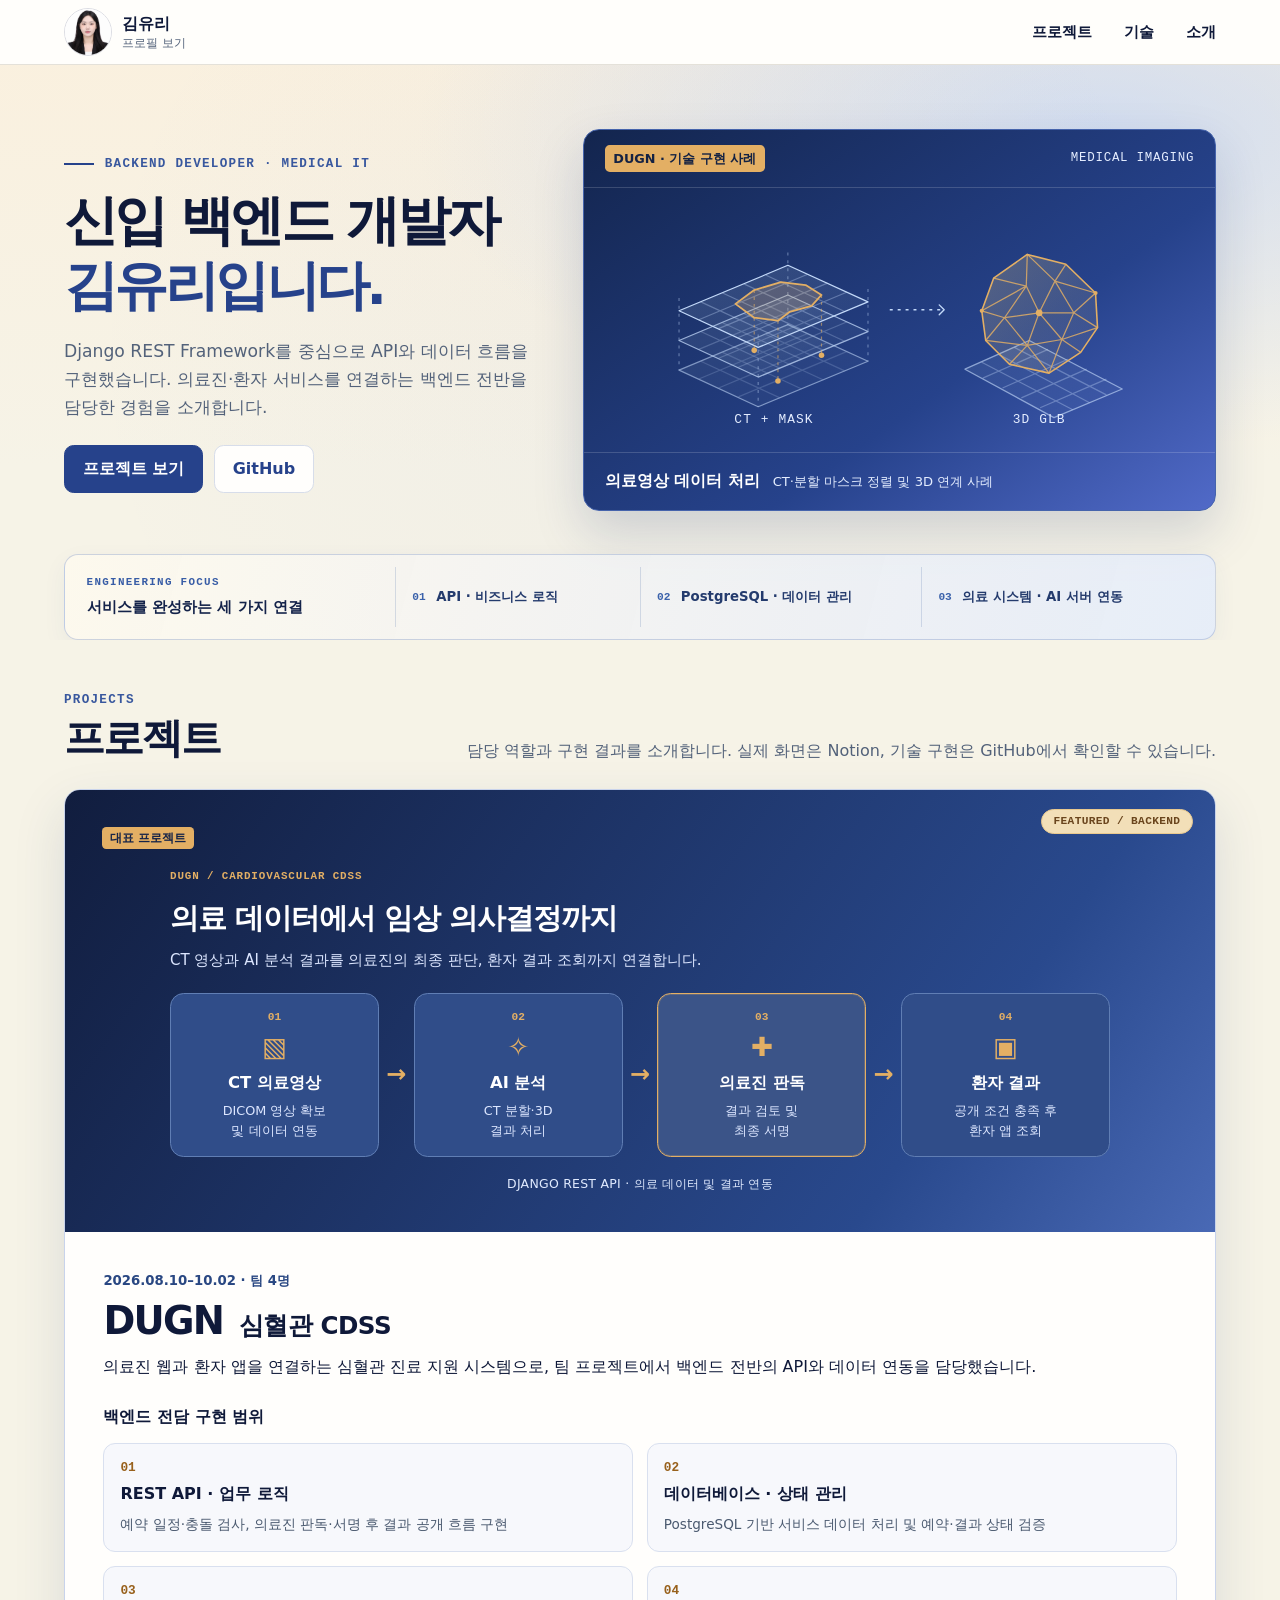
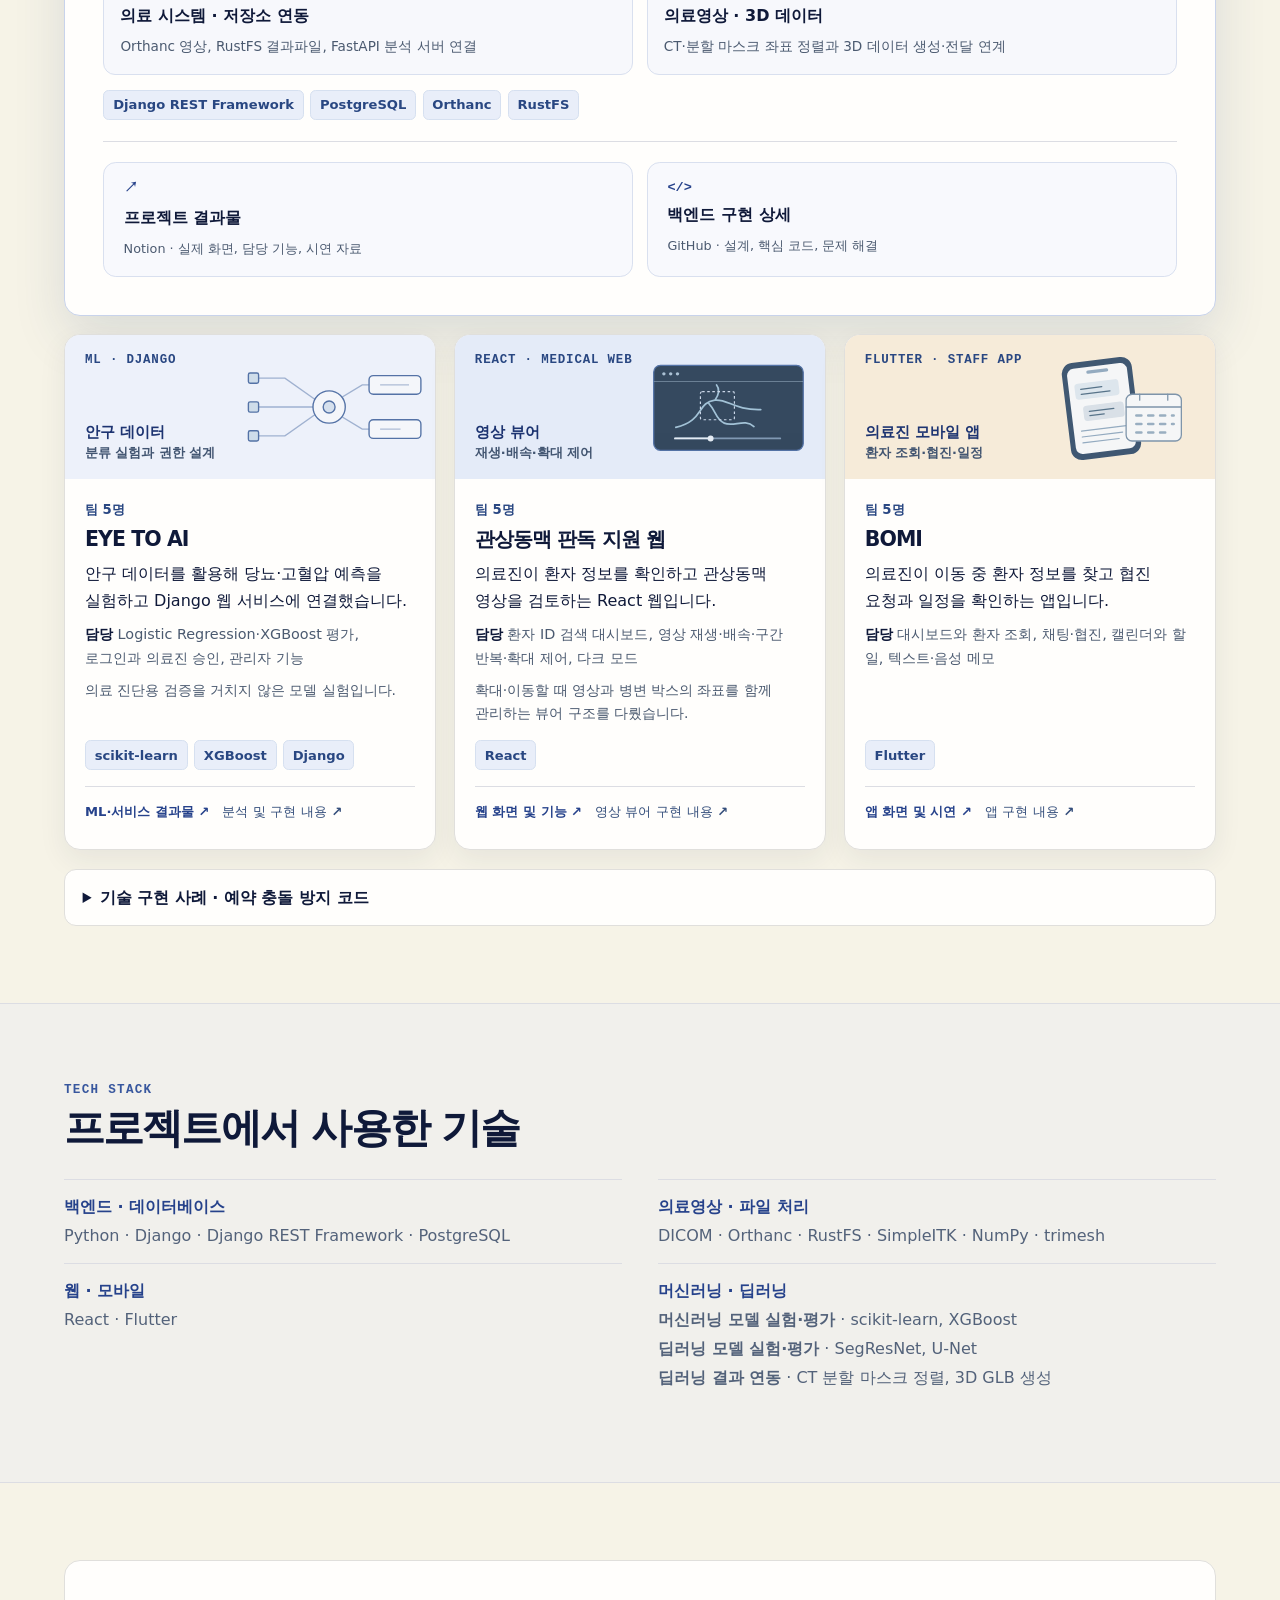
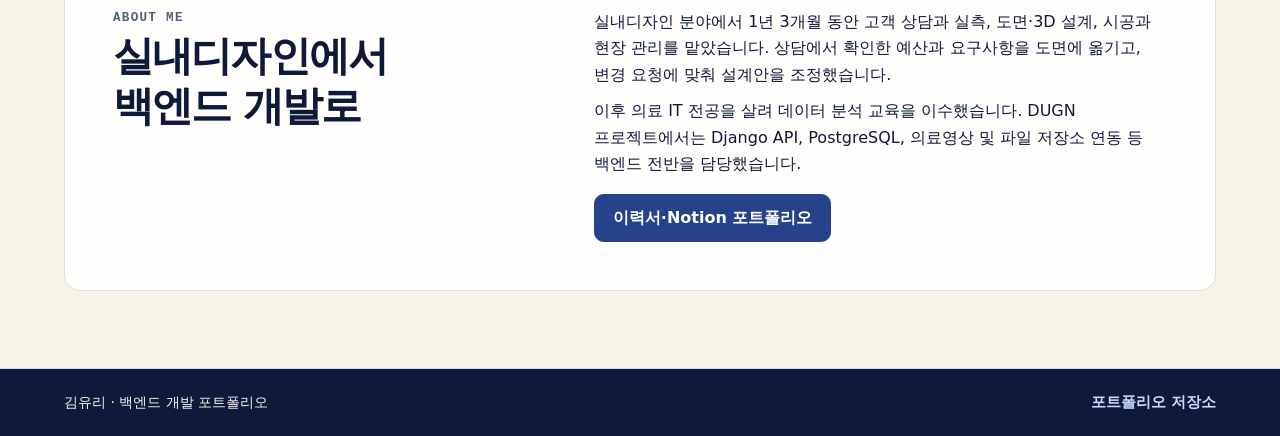
==== index.html @ 4b4f0bce "Update portfolio design and CDSS workflow" ====
<!doctype html>
<html lang="ko">
<head>
  <meta charset="utf-8">
  <meta name="viewport" content="width=device-width, initial-scale=1">
  <meta name="theme-color" content="#F6F3E7">
  <meta name="description" content="백엔드 개발자 김유리의 포트폴리오. DUGN 의료 서비스 백엔드 전담 경험과 API, 데이터베이스, 의료영상·저장소 연동, 그리고 ML·웹·모바일 프로젝트를 소개합니다.">
  <title>김유리 | C Sapphire Cream Refined 포트폴리오</title>

  <style>
    /* 1. 색상과 기본 스타일 */
    :root {
      color-scheme: light;
      --page: #f5f7fa;
      --ink: #233246;
      --navy: #304b6a;
      --mist: #e4ebf3;
      --butter: #f3d78d;
      --paper: #ffffff;
      --deep: #1b3048;
      --muted: #50637a;
      --line: #cfd9e4;
      --pale: #f3f0e8;
      --mono: ui-monospace, "Cascadia Code", Consolas, monospace;
      --radius: 1rem;
    }

    *, *::before, *::after { box-sizing: border-box; }
    html { scroll-behavior: smooth; }

    body {
      margin: 0;
      color: var(--ink);
      background: var(--page);
      font: 400 1rem/1.65 system-ui, -apple-system, BlinkMacSystemFont, "Segoe UI",
        "Apple SD Gothic Neo", "Malgun Gothic", sans-serif;
      word-break: keep-all;
      overflow-wrap: break-word;
    }

    h1, h2, h3, p, figure, dl, dd, ul, ol { margin: 0; }
    h1, h2, h3 { letter-spacing: -0.045em; line-height: 1.22; }
    a { color: var(--navy); text-underline-offset: 0.24em; }
    :focus-visible { outline: 3px solid var(--navy); outline-offset: 4px; }
    ::selection { color: var(--ink); background: var(--butter); }
    :target { scroll-margin-top: 4rem; }
    .wrap { width: min(72rem, calc(100% - 3rem)); margin-inline: auto; }

    .skip {
      position: absolute;
      z-index: 20;
      top: -6rem;
      left: 1rem;
      padding: 0.7rem 1rem;
      background: var(--paper);
    }

    .skip:focus { top: 0.6rem; }

    .sr {
      position: absolute;
      width: 1px;
      height: 1px;
      padding: 0;
      margin: -1px;
      overflow: hidden;
      clip-path: inset(50%);
      white-space: nowrap;
      border: 0;
    }

    .overline {
      color: var(--muted);
      font: 650 0.79rem/1.45 var(--mono);
      letter-spacing: 0.1em;
    }

    .btn, .text-link, .brand, .navlinks a { text-decoration: none; }

    .btn {
      display: inline-flex;
      align-items: center;
      justify-content: center;
      min-height: 2.75rem;
      padding: 0.62rem 1.12rem;
      border: 1px solid var(--line);
      border-radius: 0.6rem;
      color: var(--navy);
      background: var(--paper);
      font-weight: 650;
    }

    .btn.primary { color: var(--paper); background: var(--navy); border-color: var(--navy); }
    .btn:hover { border-color: var(--navy); }
    .btn.primary:hover { background: var(--deep); }

    .text-link {
      display: inline-flex;
      align-items: center;
      min-height: 2.75rem;
      font-size: 0.94rem;
      font-weight: 680;
    }

    .text-link:hover, .navlinks a:hover { text-decoration: underline; }
    .actions { display: flex; gap: 0.65rem; flex-wrap: wrap; margin-top: 1.45rem; }

    /* 2. 메뉴와 첫 화면 */
    .mast {
      position: sticky;
      top: 0;
      z-index: 5;
      background: var(--paper);
      border-bottom: 1px solid var(--line);
    }

    .mast-inner {
      display: flex;
      align-items: center;
      justify-content: space-between;
      gap: 1rem;
      min-height: 4rem;
    }

    .brand {
      display: inline-flex;
      align-items: center;
      gap: 0.65rem;
      min-height: 2.75rem;
      color: var(--ink);
      font-weight: 780;
    }

    .mark { width: 1.85rem; height: 1.85rem; }
    .navlinks { display: flex; gap: clamp(0.9rem, 2.5vw, 2rem); align-items: center; }

    .navlinks a {
      display: inline-flex;
      align-items: center;
      min-height: 2.75rem;
      color: var(--ink);
      font-size: 0.94rem;
      font-weight: 600;
    }

    .intro {
      border-bottom: 1px solid var(--line);
      background:
        radial-gradient(ellipse at 86% 12%, var(--mist), transparent 51%),
        radial-gradient(ellipse at 6% 98%, var(--pale), transparent 42%),
        var(--page);
    }

    .hero {
      display: grid;
      grid-template-columns: 1fr 1fr;
      gap: clamp(2rem, 4.5vw, 4.3rem);
      align-items: center;
      padding-block: clamp(2.8rem, 5vw, 5rem);
    }

    .hero > *, .project, .profile > *, .expert, .tools > * { min-width: 0; }
    .hero .overline { display: inline-flex; gap: 0.65rem; align-items: center; }

    .hero .overline::before {
      content: "";
      width: 1.9rem;
      height: 2px;
      background: var(--navy);
    }

    .hero h1 {
      margin-block: 0.9rem 1.12rem;
      font-size: clamp(2.55rem, 4.2vw, 3.8rem);
      letter-spacing: -0.067em;
      font-weight: 770;
    }

    .hero h1 span { display: block; }
    .hero .name { white-space: nowrap; color: var(--navy); }
    .intro-copy { max-width: 31rem; color: var(--muted); font-size: 1.075rem; }

    .plate {
      --wire: #a6bdd1;
      --lit: #d5e3ee;
      overflow: hidden;
      color: var(--paper);
      background-color: var(--deep);
      background-image:
        linear-gradient(110deg, transparent 30%, rgba(124, 156, 190, 0.12)),
        linear-gradient(rgba(219, 231, 246, 0.055) 1px, transparent 1px),
        linear-gradient(90deg, rgba(219, 231, 246, 0.055) 1px, transparent 1px);
      background-size: auto, 24px 24px, 24px 24px;
      border-radius: var(--radius);
      box-shadow: 0 12px 32px rgba(35, 50, 70, 0.15);
    }

    .plate-head, .plate-foot { padding: 0.95rem 1.3rem; }

    .plate-head {
      display: flex;
      justify-content: space-between;
      align-items: center;
      gap: 0.6rem;
      border-bottom: 1px solid rgba(255, 255, 255, 0.16);
    }

    .plate-tag {
      background: var(--butter);
      color: var(--ink);
      border-radius: 0.3rem;
      padding: 0.18rem 0.55rem;
      font-size: 0.8rem;
      font-weight: 750;
      white-space: nowrap;
    }

    .plate-meta {
      color: var(--lit);
      font: 500 0.78rem/1.4 var(--mono);
      letter-spacing: 0.06em;
    }

    .plate-svg { width: 100%; height: auto; display: block; max-height: 16.5rem; }

    .plate-foot {
      border-top: 1px solid rgba(255, 255, 255, 0.16);
      display: flex;
      gap: 0.2rem 0.8rem;
      align-items: baseline;
      flex-wrap: wrap;
    }

    .plate-foot strong { font-size: 1.02rem; }
    .plate-foot span { font-size: 0.82rem; color: var(--lit); }

    /* 3. 핵심 역할과 프로젝트 */
    .expertise { background: var(--paper); border-bottom: 1px solid var(--line); }

    .expert-grid {
      display: grid;
      grid-template-columns: repeat(3, minmax(0, 1fr));
      padding-block: 1.55rem;
    }

    .expert { padding-inline: 1.5rem; border-left: 1px solid var(--line); }
    .expert:first-child { padding-left: 0; border: 0; }
    .expert:last-child { padding-right: 0; }
    .expert h3 { font-size: 1.13rem; margin: 0.28rem 0; }
    .expert p { color: var(--muted); }

    .block { padding-block: clamp(2.8rem, 6vw, 5rem); }

    .section-top {
      display: flex;
      justify-content: space-between;
      align-items: end;
      flex-wrap: wrap;
      gap: 0.6rem 1.3rem;
      margin-bottom: 1.55rem;
    }

    .section-top h2, .profile h2 {
      margin-top: 0.33rem;
      font-size: clamp(1.8rem, 3.3vw, 2.55rem);
    }

    .section-top p:not(.overline) { color: var(--muted); }
    .project-grid { display: grid; grid-template-columns: repeat(2, minmax(0, 1fr)); gap: 1.25rem; }

    .project {
      display: flex;
      flex-direction: column;
      border: 1px solid var(--line);
      border-radius: var(--radius);
      background: var(--paper);
      overflow: hidden;
      box-shadow: 0 3px 13px rgba(35, 50, 70, 0.045);
    }

    .project.featured { border-color: var(--navy); }

    .project-art {
      padding: 1.05rem 1.25rem;
      height: 9.4rem;
      display: flex;
      flex-direction: column;
      justify-content: space-between;
      overflow: hidden;
      background: var(--mist);
    }

    .art-kicker {
      align-self: flex-start;
      color: var(--navy);
      font: 650 0.78rem/1.35 var(--mono);
      letter-spacing: 0.065em;
    }

    .art-dugn {
      background:
        repeating-linear-gradient(115deg, transparent 0 20px, rgba(255, 255, 255, 0.055) 20px 21px),
        var(--navy);
    }

    .art-dugn .art-kicker {
      color: var(--ink);
      background: var(--butter);
      border-radius: 0.26rem;
      padding: 0.18rem 0.5rem;
      font-family: inherit;
      letter-spacing: 0;
    }

    .gates {
      display: grid;
      grid-template-columns: repeat(3, minmax(0, 1fr));
      list-style: none;
      padding: 0;
      margin: 0.4rem 0.2rem 0.2rem;
      gap: 0.6rem;
    }

    .gates li {
      position: relative;
      border-top: 1px solid rgba(255, 255, 255, 0.48);
      padding-top: 0.63rem;
      color: var(--paper);
      font-weight: 620;
      font-size: 0.93rem;
    }

    .gates li::before {
      content: "";
      position: absolute;
      width: 0.44rem;
      height: 0.44rem;
      border-radius: 50%;
      background: var(--paper);
      left: 0;
      top: -0.25rem;
    }

    .gates li:last-child::before { background: var(--butter); }

    .gates small {
      display: block;
      color: #e4edf5;
      font: 400 0.76rem/1.5 var(--mono);
      margin-top: 0.12rem;
    }

    .art-eye, .art-web, .art-mobile { position: relative; }
    .art-eye { background: linear-gradient(113deg, #f3f0e8, #e7e7e2 78%); }
    .art-web { background: linear-gradient(110deg, var(--mist), #cbdcea); }
    .art-mobile { background: linear-gradient(110deg, #edf1f4, #e0e5ef); }

    .art-sketch {
      position: absolute;
      height: 100%;
      width: 56%;
      max-width: 18rem;
      right: 0;
      top: 0;
      color: var(--navy);
    }

    .art-label {
      position: relative;
      width: fit-content;
      color: var(--navy);
      font-weight: 700;
      font-size: 0.96rem;
      line-height: 1.45;
    }

    .art-label small { display: block; font-size: 0.8rem; font-weight: 500; color: var(--muted); }

    .project-body {
      display: flex;
      flex: 1;
      flex-direction: column;
      padding: clamp(1rem, 3vw, 1.55rem);
    }

    .project-meta { color: var(--muted); font-size: 0.83rem; font-weight: 600; }
    .project h3 { font-size: clamp(1.4rem, 2.3vw, 1.85rem); margin-block: 0.38rem 0.58rem; }

    .project-subtitle {
      margin-inline-start: 0.25rem;
      font-size: 0.64em;
      font-weight: 650;
      letter-spacing: -0.02em;
    }

    .project-role { color: var(--muted); margin-top: 0.55rem; }
    .project-role b { color: var(--ink); font-weight: 680; }
    .project-note { font-size: 0.87rem; color: var(--muted); margin-top: 0.55rem; }
    .project-foot { padding-top: 0.95rem; margin-top: auto; }

    .chips { display: flex; gap: 0.32rem 0.4rem; flex-wrap: wrap; list-style: none; padding: 0; }

    .chips li {
      color: var(--navy);
      background: var(--page);
      padding: 0.2rem 0.55rem;
      border-radius: 0.35rem;
      font-size: 0.82rem;
      font-weight: 600;
    }

    .case-links {
      display: flex;
      align-items: center;
      flex-wrap: wrap;
      gap: 0.25rem 1.05rem;
      border-top: 1px solid var(--line);
      margin-top: 0.95rem;
      padding-top: 0.55rem;
    }

    .case-links .secondary-link { font-size: 0.88rem; font-weight: 550; color: var(--muted); }

    .code-note {
      margin-top: 1.2rem;
      border: 1px solid var(--line);
      border-radius: 0.75rem;
      background: var(--paper);
    }

    .code-note summary { cursor: pointer; padding: 0.9rem 1.1rem; color: var(--ink); font-weight: 660; }

    .code-info {
      display: grid;
      grid-template-columns: 1fr 1fr;
      gap: 1rem;
      padding: 0.2rem 1.1rem 1.15rem;
      align-items: start;
    }

    .code-info p { color: var(--muted); }

    .code-info pre {
      margin: 0;
      min-width: 0;
      padding: 1rem;
      line-height: 1.55;
      font-size: 0.85rem;
      background: var(--deep);
      color: #edf2f7;
      white-space: pre-wrap;
      overflow-wrap: anywhere;
      border-radius: 0.5rem;
    }

    .code-info code { font-family: var(--mono); }
    .code-call { color: var(--butter); }

    /* 4. 기술과 소개 */
    .tool-section { border-block: 1px solid var(--line); background: var(--paper); }
    .tools { display: grid; grid-template-columns: repeat(2, minmax(0, 1fr)); gap: 0 2.25rem; }
    .tools > div { border-top: 1px solid var(--line); padding: 0.88rem 0; }
    .tools dt { color: var(--navy); font-weight: 700; }
    .tools dd { margin-top: 0.15rem; color: var(--muted); }

    .profile {
      display: grid;
      grid-template-columns: 0.9fr 1.2fr;
      gap: clamp(1.2rem, 4vw, 3.7rem);
      padding: clamp(1.25rem, 4vw, 3rem);
      border-radius: var(--radius);
      border: 1px solid var(--line);
      background: var(--mist);
    }

    .profile h2 span { display: block; }
    .profile p + p { margin-top: 0.65rem; }
    .profile .actions { margin-top: 1rem; }
    .footer { border-top: 1px solid var(--line); color: var(--muted); }

    .footer .wrap {
      display: flex;
      justify-content: space-between;
      align-items: center;
      gap: 0.25rem 1rem;
      flex-wrap: wrap;
      padding-block: 0.75rem;
      font-size: 0.87rem;
    }

    /* 5. 화면 크기별 배치 */
    @media (hover: hover) {
      .project:hover { border-color: #92a6ba; box-shadow: 0 8px 22px rgba(35, 50, 70, 0.09); }
      .project.featured:hover { border-color: var(--navy); }
    }

    @media (min-width: 70rem) {
      .project-art { height: 10.2rem; }
    }

    @media (max-width: 53rem) {
      .hero { grid-template-columns: 0.95fr 1fr; gap: 1.45rem; }
      .hero h1 { font-size: clamp(2.3rem, 5vw, 3rem); }
      .hero .overline { letter-spacing: 0.055em; }
      .expert { padding-inline: 1rem; }
    }

    @media (max-width: 45rem) {
      .wrap { width: min(38rem, calc(100% - 2rem)); }
      .hero { grid-template-columns: minmax(0, 1fr); gap: 1.65rem; padding-block: 2.45rem 1.8rem; }
      .hero h1 { font-size: clamp(2.55rem, 8.4vw, 3.8rem); }
      .expert-grid { grid-template-columns: 1fr; padding-block: 0.4rem; }
      .expert, .expert:first-child, .expert:last-child { border: 0; padding: 0.85rem 0; }
      .expert + .expert { border-top: 1px solid var(--line); }
      .expert h3 { display: inline; margin-left: 0.55rem; }
      .expert p { margin-top: 0.22rem; }
      .project-grid, .profile, .code-info, .tools { grid-template-columns: minmax(0, 1fr); }
      .project-art { height: 8.6rem; }
      .plate-svg { max-height: 15rem; }
    }

    @media (max-width: 25rem) {
      .mast-inner { gap: 0.4rem; }
      .navlinks { gap: 0.7rem; }
      .navlinks a { font-size: 0.86rem; }
      .brand { gap: 0.35rem; }
      .mark { width: 1.55rem; height: 1.55rem; }
      .hero h1 { font-size: clamp(2.15rem, 9vw, 2.8rem); }
      .art-sketch { width: 45%; }
      .project-art { padding-inline: 1rem; }
      .gates { gap: 0.45rem; margin-inline: 0; }
      .gates li { font-size: 0.85rem; }
      .plate-head, .plate-foot { padding-inline: 0.85rem; }
      .plate-head { gap: 0.4rem; }
      .plate-meta { font-size: 0.72rem; letter-spacing: 0.02em; white-space: nowrap; }
    }

    @media (prefers-reduced-motion: reduce) {
      html { scroll-behavior: auto; }
    }

    @media print {
      .mast, .actions, .skip, .footer { display: none; }
      .wrap { width: 100%; }
      .hero, .block { padding-block: 1rem; }
      .project, .profile { break-inside: avoid; }
    }

    .mark.brand-photo{
        width: 48px;
        height: 48px;
        border-radius: 50%;
        object-fit: cover;
        object-position: center 35%;
        flex-shrink: 0;
        border: 1px solid var(--line);
    }
    @media (max-width: 25rem){
        .mark.brand-photo{
            width: 40px;
            height: 40px;
        }
    }

    .profile-trigger {
    display: grid;
    place-items: center;
    min-width: 44px;
    min-height: 44px;
    padding: 0;
    border: 0;
    border-radius: 50%;
    background: transparent;
    cursor: pointer;
    }

    .brand-name {
    color: inherit;
    text-decoration: none;
    }

    .profile-popup {
    position: fixed;
    inset: 0;
    margin: auto;
    width: min(380px, calc(100% - 32px));
    max-height: calc(100dvh - 32px);
    padding: 36px 24px 28px;
    overflow: auto;
    border: 1px solid var(--line);
    border-radius: 20px;
    color: var(--ink);
    background: var(--paper);
    text-align: center;
    box-shadow: 0 18px 50px rgba(27, 48, 72, 0.22);
    }

    .profile-popup::backdrop {
    background: rgba(27, 48, 72, 0.55);
    }

    .profile-portrait {
    display: block;
    width: 112px;
    height: 112px;
    margin: 0 auto 16px;
    border-radius: 50%;
    object-fit: cover;
    object-position: center 35%;
    }

    .profile-close {
    position: absolute;
    top: 8px;
    right: 8px;
    width: 44px;
    height: 44px;
    padding: 0;
    border: 0;
    border-radius: 50%;
    color: var(--navy);
    background: var(--page);
    font-size: 24px;
    cursor: pointer;
    }

    .profile-popup h2 { margin: 4px 0 8px; }
    .profile-popup .actions { justify-content: center; }

    .profile-popup {
    width: min(600px, calc(100% - 32px));
    padding: 44px 28px 28px;
    }

    .popup-layout {
    display: grid;
    grid-template-columns: 140px minmax(0, 1fr);
    align-items: center;
    gap: 24px;
    }

    .popup-identity {
    text-align: center;
    }

    .popup-identity .profile-portrait {
    margin-bottom: 10px;
    }

    .popup-bio {
    text-align: left;
    }

    .popup-bio .overline {
    margin-bottom: 8px;
    }

    .profile-popup .popup-bio .actions {
    justify-content: flex-start;
    }

    @media (max-width: 480px) {
    .popup-layout {
        grid-template-columns: 1fr;
        gap: 16px;
    }

    .popup-bio {
        text-align: center;
    }

    .profile-popup .popup-bio .actions {
        justify-content: center;
    }
    }
    .profile-trigger {
    display: flex;
    align-items: center;
    gap: 10px;
    border-radius: 8px;
    color: inherit;
    font: inherit;
    text-align: left;
    }

    .profile-trigger-text {
    display: grid;
    gap: 3px;
    line-height: 1.2;
    }

    .profile-trigger-text small {
    font-size: 12px;
    font-weight: 500;
    color: var(--muted);
    }

    .profile-trigger:hover small {
    text-decoration: underline;
    }
  
    /* 6. Futuristic Clean — 기존 콘텐츠/기능을 유지하는 테마 */
    :root {
      color-scheme: dark;
      --page: #0b1020;
      --ink: #eef3ff;
      --navy: #91adff;
      --mist: #17243a;
      --butter: #a5b4fc;
      --paper: #121c30;
      --deep: #090f1e;
      --muted: #b3c2db;
      --line: #2d3d59;
      --pale: #141e35;
    }
    body {
      background:
        radial-gradient(ellipse 55rem 37rem at 95% 4%, rgba(93, 74, 202, .15), transparent 72%),
        radial-gradient(ellipse 47rem 34rem at 4% 25%, rgba(36, 110, 227, .12), transparent 75%),
        var(--page);
    }
    a { color: #adc4ff; }
    :focus-visible { outline-color: #91adff; }
    ::selection { background: #4258a0; color: #fff; }
    .mast {
      background: rgba(11, 16, 32, .84);
      border-color: rgba(136, 161, 212, .18);
      backdrop-filter: blur(18px);
      -webkit-backdrop-filter: blur(18px);
    }
    .brand, .navlinks a, .profile-trigger { color: var(--ink); }
    .navlinks a, .text-link, .btn, .detail-tile { transition: color .22s, border-color .22s, background .22s, transform .22s, box-shadow .22s; }
    .navlinks a:hover { color: #a5b4fc; }
    .btn {
      color: var(--ink);
      background: rgba(26, 39, 65, .9);
      border-color: #405578;
    }
    .btn.primary {
      color: #fff;
      background: linear-gradient(115deg, #345be8, #6856d8);
      border-color: #5e77f1;
    }
    .btn.primary:hover { background: linear-gradient(115deg, #456ff4, #7a65e8); }
    .btn:hover { transform: translateY(-2px); box-shadow: 0 8px 25px rgba(50, 88, 201, .17); }
    .intro {
      background:
        radial-gradient(ellipse at 83% 14%, rgba(94, 75, 202, .23), transparent 53%),
        radial-gradient(ellipse at 7% 92%, rgba(33, 107, 207, .2), transparent 55%),
        transparent;
      position: relative;
      overflow: hidden;
    }
    .intro::before {
      content: "";
      position: absolute;
      inset: -30%;
      pointer-events: none;
      background: radial-gradient(circle at 55% 40%, rgba(66, 130, 241, .09), transparent 40%);
      animation: ambientDrift 18s ease-in-out infinite alternate;
    }
    .hero { position: relative; }
    .hero h1 { font-weight: 800; }
    .hero .name { color: #a7b8ff; }
    .hero .overline::before { background: #8ea6ff; }
    .plate {
      --wire: #89b3e9;
      --lit: #c0d6fa;
      border: 1px solid #344d78;
      background-color: #101d37;
      box-shadow: 0 18px 55px rgba(3, 7, 22, .38), 0 0 40px rgba(73, 102, 235, .09);
    }
    .plate-tag { background: #a5b4fc; color: #111b32; }
    .expertise, .tool-section { background: rgba(16, 26, 46, .72); }
    .expert { border-color: var(--line); }
    .section-top .overline { color: #a7b8ff; }
    .project-grid {
      display: grid;
      grid-template-columns: repeat(3, minmax(0, 1fr));
      gap: 1.1rem;
    }
    .project {
      position: relative;
      background: linear-gradient(155deg, rgba(24, 37, 62, .97), rgba(15, 24, 43, .97));
      border: 1px solid #314363;
      box-shadow: 0 12px 32px rgba(3, 8, 23, .19);
      transition: transform .3s ease, border-color .3s ease, box-shadow .3s ease;
    }
    .project:hover {
      transform: translateY(-6px);
      border-color: #7184e9;
      box-shadow: 0 18px 45px rgba(2, 8, 25, .35), 0 0 25px rgba(87, 101, 229, .12);
    }
    .project.featured {
      grid-column: 1 / -1;
      border-color: #5b71c6;
      background: linear-gradient(140deg, #182641, #101a2f 68%);
      box-shadow: 0 16px 55px rgba(3, 7, 22, .29), 0 0 30px rgba(80, 105, 229, .08);
    }
    .project.featured::before {
      content: "FEATURED / BACKEND";
      position: absolute;
      top: 1.2rem;
      right: 1.4rem;
      z-index: 1;
      color: #c7d3ff;
      background: rgba(83, 95, 178, .3);
      border: 1px solid rgba(149, 163, 246, .35);
      border-radius: 2rem;
      padding: .24rem .7rem;
      font: 600 .7rem/1.4 var(--mono);
      letter-spacing: .03em;
    }
    .project-art { background-color: #1a2a46; }
    .project.featured .project-art {
      min-height: 15rem;
      height: auto;
      padding: 2.2rem;
      background:
        radial-gradient(circle at 82% 25%, rgba(111, 98, 236, .3), transparent 38%),
        repeating-linear-gradient(90deg, transparent 0 35px, rgba(163, 188, 255, .045) 35px 36px),
        linear-gradient(115deg, #14213c, #213a63);
    }
    .project.featured .art-kicker {
      background: #a5b4fc;
      color: #0c1430;
      width: fit-content;
    }
    .project.featured .gates {
      max-width: 52rem;
      width: 100%;
      margin: 1.7rem auto .7rem;
      gap: 1.3rem;
    }
    .project.featured .gates li {
      border-top: 2px solid rgba(171, 196, 250, .55);
      font-size: clamp(.95rem, 1.5vw, 1.18rem);
    }
    .project.featured .gates small { color: #c0d3f7; }
    .project.featured .project-body { padding: clamp(1.4rem, 3vw, 2.5rem); }
    .project.featured h3 { font-size: clamp(1.8rem, 3vw, 2.55rem); }
    .project h3 { color: #f4f7ff; }
    .project-meta { color: #9db4e4; }
    .project-role b { color: #dfe8ff; }
    .art-eye { background: linear-gradient(115deg, #233251, #1a2942); }
    .art-web { background: linear-gradient(115deg, #243957, #182a47); }
    .art-mobile { background: linear-gradient(115deg, #273453, #1a2b48); }
    .art-kicker, .art-label { color: #d6e4ff; }
    .art-label small { color: #b7c9e6; }
    .art-sketch { opacity: .8; }
    .chips li {
      background: rgba(85, 110, 190, .16);
      border: 1px solid rgba(123, 148, 226, .18);
      color: #cad9ff;
    }
    .contribution-heading { margin-top: 1.45rem; margin-bottom: .8rem; font-size: 1rem; }
    .contribution-grid { display: grid; grid-template-columns: repeat(3, minmax(0, 1fr)); gap: .85rem; }
    .contribution-item {
      display: flex;
      flex-direction: column;
      gap: .35rem;
      border: 1px solid #3a4e73;
      border-radius: .75rem;
      background: rgba(23, 37, 64, .75);
      padding: 1rem;
    }
    .contribution-item span { color: #a5b4fc; font: 700 .8rem var(--mono); }
    .contribution-item strong { color: #f0f4ff; }
    .contribution-item p { color: #bac9e3; font-size: .85rem; }
    .featured-links { display: grid; grid-template-columns: repeat(2, minmax(0, 1fr)); gap: .9rem; margin-top: 1.3rem; padding-top: 1.25rem; }
    .detail-tile {
      display: flex;
      flex-direction: column;
      gap: .45rem;
      min-height: 7.2rem;
      padding: 1.05rem 1.2rem;
      border: 1px solid #405779;
      border-radius: .8rem;
      color: #f0f4ff;
      text-decoration: none;
      background: rgba(16, 28, 50, .72);
    }
    .detail-tile:hover { transform: translateY(-3px); border-color: #8b9bff; background: #233659; box-shadow: 0 8px 25px rgba(44, 68, 155, .2); }
    .detail-icon { color: #9cafff; font: 700 .85rem var(--mono); }
    .detail-tile small { color: #b6c5df; font-size: .8rem; }
    .project:not(.featured) .project-body { padding: 1.25rem; }
    .project:not(.featured) h3 { font-size: clamp(1.25rem, 1.6vw, 1.5rem); }
    .project:not(.featured) .project-art { height: 9rem; }
    .project:not(.featured) .project-role { font-size: .9rem; }
    .project:not(.featured) .case-links { gap: .25rem .8rem; }
    .project:not(.featured) .case-links a { min-height: 2.1rem; font-size: .82rem; }
    .code-note, .profile { background: linear-gradient(140deg, #182640, #121e33); border-color: #344869; }
    .code-info pre { background: #090f1e; border: 1px solid #304366; }
    .footer { background: #090e1b; }
    .profile-popup { color: var(--ink); background: #142139; border: 1px solid #53688c; }
    .profile-popup::backdrop { background: rgba(3, 7, 18, .75); backdrop-filter: blur(5px); }

    /* Reveal is progressively enhanced only when JS is active. */
    .motion-ready .reveal {
      opacity: 0;
      transform: translateY(23px);
      transition: opacity .7s ease, transform .7s cubic-bezier(.2,.8,.2,1);
    }
    .motion-ready .reveal.is-visible { opacity: 1; transform: translateY(0); }
    .motion-ready .project-grid .project:nth-child(3n + 2) { transition-delay: .06s; }
    .motion-ready .project-grid .project:nth-child(3n + 3) { transition-delay: .12s; }
    @keyframes ambientDrift {
      from { transform: translate3d(-3%, -1%, 0); }
      to { transform: translate3d(3%, 2%, 0); }
    }
    @media (max-width: 1000px) {
      .project-grid { grid-template-columns: repeat(2, minmax(0, 1fr)); }
      .project.featured { grid-column: 1 / -1; }
    }
    @media (max-width: 720px) {
      .project-grid { grid-template-columns: minmax(0, 1fr); }
      .project.featured { grid-column: auto; }
      .contribution-grid { grid-template-columns: 1fr; }
      .featured-links { grid-template-columns: 1fr; }
      .project.featured::before { top: .8rem; right: .8rem; font-size: .58rem; }
      .project.featured .project-art { min-height: 12rem; padding: 1.2rem; }
      .project.featured .gates { gap: .45rem; }
      .project.featured .gates li { font-size: .8rem; }
      .project.featured .gates small { font-size: .66rem; }
    }
    @media (prefers-reduced-motion: reduce) {
      *, *::before, *::after { animation-duration: .01ms !important; transition-duration: .01ms !important; }
      .motion-ready .reveal { opacity: 1; transform: none; }
    }

  
/* ===== C Sapphire Cream : standalone palette override ===== */
:root {
  color-scheme: light;
  --page:#F6F3E7; --ink:#0F1939; --navy:#26428B;
  --mist:#E3E7F7; --butter:#E3AF64; --paper:#FFFFFF;
  --deep:#0F1939; --muted:#586584; --line:#DADCEC; --pale:#FAEBD7;
}
body { color:var(--ink); background:var(--page); }
a { color:var(--navy); }
::selection { background:var(--butter); color:#0F1939; }
.mast { background:rgba(246,243,231,.91); border-color:var(--line); }
.brand, .navlinks a, .profile-trigger { color:var(--ink); }
.navlinks a:hover, .text-link:hover { color:#516AC8; }
.intro {
  background:linear-gradient(115deg, #FAEBD7, #E7E8F3 53%, #ABC9FF);
  border-bottom:1px solid var(--line);
}
.intro::before {
  background:radial-gradient(circle at 60% 50%, rgba(81,106,200,.16), transparent 45%);
}
.hero h1, .hero h1 .name { color:var(--ink); }
.hero .name { color:#516AC8 !important; }
.hero .overline, .section-top .overline { color:var(--navy); }
.hero .overline::before { background:var(--navy); }
.intro-copy, .project-role, .project-note { color:var(--muted); }
.btn {
  color:var(--navy); background:var(--paper); border-color:var(--line);
}
.btn.primary {
  color:#FFFFFF; background:linear-gradient(125deg, #233A79, #516AC8 65%, #8EA8E9); border-color:#516AC8;
}
.btn.primary:hover { background:linear-gradient(125deg, #233A79, #516AC8 65%, #8EA8E9); filter:brightness(1.12); }
.plate {
  --wire:#C3D9F9; --lit:#E4EDFF;
  background:linear-gradient(125deg, #233A79, #516AC8 65%, #8EA8E9);
  border:1px solid #516AC8;
  box-shadow:0 20px 50px rgba(81,106,200,.16);
  color:#FFFFFF;
}
.plate-tag { color:#102044; background:#C8DBFF; }
.expertise, .tool-section { background:#F1F1FB; }
.expert, .tools > * { border-color:var(--line); }
.project {
  color:var(--ink);
  background:linear-gradient(150deg, #FFFFFF, #F9F8FF);
  border-color:var(--line);
  box-shadow:0 12px 32px rgba(81,106,200,.16);
}
.project:hover {
  border-color:#516AC8;
  box-shadow:0 20px 44px rgba(81,106,200,.16);
}
.project.featured {
  background:linear-gradient(150deg, #FFFFFF, #F9F8FF);
  border-color:#516AC8;
  box-shadow:0 16px 40px rgba(81,106,200,.16);
}
.project.featured::before {
  background:#ECEEFB; color:#30488D; border-color:var(--line);
}
.project h3, .project.featured h3, .contribution-heading {
  color:var(--ink);
}
.project-meta { color:var(--navy); }
.project-role b { color:var(--ink); }
.project-art, .project.featured .project-art {
  background:linear-gradient(125deg, #233A79, #516AC8 65%, #8EA8E9);
}
.project.featured .art-kicker, .art-dugn .art-kicker {
  background:#DDE9FF; color:#142C54;
}
.project.featured .gates li, .gates li { color:#FFFFFF; }
.project.featured .gates small, .gates small { color:#DFE9FF; }
.art-eye { background:linear-gradient(120deg,#E3E7F7,#F1F1FB); }
.art-web { background:linear-gradient(120deg,#F1F1FB,#E3E7F7); }
.art-mobile { background:linear-gradient(120deg,#E3E7F7,#FAEBD7); }
.art-label { color:var(--navy); }
.art-label small { color:var(--muted); }
.art-sketch { color:var(--navy); }
.chips li {
  color:#30488D;
  background:#ECEEFB;
  border-color:var(--line);
}
.contribution-item {
  background:#F8F8FF; border-color:#DCE1F4;
}
.contribution-item strong { color:var(--ink); }
.contribution-item p { color:var(--muted); }
.contribution-item span { color:var(--navy); }
.detail-tile {
  background:#FAFAFF;
  color:var(--ink);
  border-color:var(--line);
}
.detail-tile small { color:var(--muted); }
.detail-icon { color:var(--navy); }
.detail-tile:hover {
  background:#F1F1FB; border-color:#516AC8;
  box-shadow:0 8px 24px rgba(81,106,200,.16);
}
.code-note, .profile {
  background:linear-gradient(150deg, #FFFFFF, #F9F8FF); border-color:var(--line);
}
.code-info pre { background:#0F1939; border-color:var(--line); color:#F2F7FF; }
.footer { background:#EAE9E9; color:#0F1939; }
.footer a { color:var(--navy); }
.profile-popup {
  background:#FFFFFF; color:var(--ink); border-color:var(--line);
}
.profile-popup .overline { color:var(--navy); }
@media (max-width:720px) {
  .project-grid { grid-template-columns:1fr; }
}


/* Sapphire Cream Refined — 색상 비중과 대비 재설계 */
:root {
  --page:#F6F3E7; --ink:#0F1939; --navy:#26428B;
  --mist:#E9EEF9; --butter:#E3AF64; --paper:#FFFEFC;
  --deep:#0F1939; --muted:#53627A; --line:#DCDDE3; --pale:#F8ECDD;
}
body { background:#F6F3E7; }
.mast { background:rgba(255,254,252,.94); border-bottom:1px solid #E4E1D9; }
.intro {
  background:
    radial-gradient(ellipse at 88% 18%,rgba(171,201,255,.58),transparent 43%),
    linear-gradient(115deg,#FAF0DE 0%,#F6F3E7 45%,#E9EEFA 100%);
  border-bottom:1px solid #E3DFD6;
}
.intro::before { background:radial-gradient(circle at 50% 50%,rgba(81,106,200,.07),transparent 50%); }
.hero .name { color:#26428B !important; }
.hero .overline, .section-top .overline { color:#38579E; }
.btn.primary { background:#26428B; border-color:#26428B; color:white; }
.btn.primary:hover { background:#3455A2; filter:none; }
.btn:not(.primary) { background:#FFFEFC; color:#26428B; border-color:#D7DDEA; }
.plate {
  background:linear-gradient(145deg,#13254E 0%,#26428B 62%,#516AC8 100%);
  border-color:#4664AC; box-shadow:0 22px 50px rgba(25,47,107,.17);
}
.plate-tag { background:#E3AF64; color:#142243; }
.expertise, .tool-section { background:#F1F0EC; }
.project { background:#FFFEFC; border-color:#E0DFDC; box-shadow:0 10px 28px rgba(31,41,72,.07); }
.project:hover { border-color:#7E93D2; box-shadow:0 16px 34px rgba(37,65,130,.14); }
.project.featured {
  background:#FFFEFC; border:1px solid #C8D3EB;
  box-shadow:0 20px 52px rgba(34,59,112,.13);
}
.project.featured::before { background:#F2DFB8; color:#6A451D; border-color:#E9C98F; }
.project.featured .project-art {
  background:
    radial-gradient(circle at 82% 10%,rgba(154,182,255,.28),transparent 45%),
    linear-gradient(130deg,#0F1939 0%,#26428B 68%,#3D61B2 100%);
}
.project.featured .art-kicker { background:#E3AF64; color:#162448; }
.project:not(.featured) .project-art { background:#E9EEF9; }
.project:not(.featured) .art-eye { background:#EDF1FA; }
.project:not(.featured) .art-web { background:#E4EBF8; }
.project:not(.featured) .art-mobile { background:#F6EBD9; }
.project:not(.featured) .art-label, .project:not(.featured) .art-sketch { color:#26428B; }
.project:not(.featured) .art-label small { color:#53627A; }
.chips li { background:#E9EEF9; color:#294782; border-color:#D6E0F0; }
.contribution-item { background:#F7F8FC; border-color:#D9E0EF; }
.contribution-item span { color:#B4772D; }
.detail-tile { background:#F8F9FD; border-color:#D9E0EF; }
.detail-tile:hover { background:#EEF2FC; border-color:#627BC2; }
.detail-icon { color:#516AC8; }
.code-note, .profile { background:#FFFEFC; border-color:#E0DFDC; }
.footer { background:#0F1939; color:#F5F4F0; }
.footer a { color:#C8D8FF; }
.profile-popup { background:#FFFEFC; border-color:#D9DCE7; }


/* ===== C Sapphire Cream / legibility corrections ===== */
/* Light project artwork needs dark labels (dark theme previously left pale text). */
.project:not(.featured) .project-art .art-kicker {
  color:#294782;
  font-weight:800;
  opacity:1;
  text-shadow:none;
}
.project:not(.featured) .project-art .art-label {
  color:#1D3471;
  font-weight:800;
}
.project:not(.featured) .project-art .art-label small {
  color:#425571;
  font-weight:600;
}
.project:not(.featured) .project-art .art-sketch { color:#47689F; opacity:.92; }
/* Text in light cards: dark theme's older CSS must not wash it out. */
.project h3, .project .contribution-heading { color:#0F1939; }
.project .project-meta { color:#294782; }
.project .project-role, .project .project-note { color:#4B5A70; }
.project .project-role b { color:#0F1939; }
.project .contribution-item strong { color:#0F1939; }
.project .contribution-item p { color:#4B5A70; }
.project .contribution-item span { color:#98611C; }
.project .detail-tile { color:#0F1939; }
.project .detail-tile small { color:#4B5A70; }
.project .detail-icon { color:#26428B; }
.project .chips li { color:#294782; }
.project .case-links .secondary-link { color:#344E7B; }
/* Keep the DUGN dark banner light and readable. */
.project.featured .project-art .art-kicker { color:#162448; }
.project.featured .project-art .gates li { color:#FFFFFF; }
.project.featured .project-art .gates small { color:#E0E9FF; }
/* General contrast corrections for light backgrounds. */
a { color:#26428B; }
.navlinks a, .brand { color:#0F1939; }
.navlinks a:hover { color:#38579E; }
.section-top .overline { color:#38579E; }
.profile-popup, .profile-popup p { color:#0F1939; }
.footer a { color:#C8D8FF; }


/* C Sapphire Cream — information hierarchy and system architecture */
.expertise { display:none !important; }
.system-diagram { width:min(100%,720px); margin:0 auto; display:flex; flex-direction:column; align-items:center; gap:0; color:#fff; }
.system-clients { display:grid; grid-template-columns:repeat(2,minmax(0,1fr)); gap:.75rem; width:min(100%,390px); }
.system-clients span,.system-api,.system-services span { display:flex; flex-direction:column; align-items:center; justify-content:center; text-align:center; border:1px solid rgba(225,235,255,.48); border-radius:.7rem; background:rgba(255,255,255,.09); padding:.7rem .8rem; font-size:.92rem; font-weight:750; color:#fff; }
.system-clients small,.system-api small { font-size:.72rem; font-weight:500; margin-top:.22rem; color:#DFE8FF; }
.system-connector { width:1px; height:17px; background:#B6CDFC; position:relative; }
.system-api { background:#E3AF64; color:#17234A; border-color:#F1D39F; width:min(100%,390px); font-size:1.04rem; }
.system-api small { color:#263E74; }
.system-services { display:grid; grid-template-columns:repeat(4,minmax(0,1fr)); gap:.6rem; width:100%; }
.system-services span { font-size:.79rem; padding:.7rem .35rem; }
.project.featured .project-art { min-height:17rem; height:auto; gap:1rem; }
.project.featured .contribution-grid { grid-template-columns:repeat(2,minmax(0,1fr)); }
@media(max-width:640px){ .project.featured .contribution-grid{grid-template-columns:1fr;} .system-services{grid-template-columns:repeat(2,minmax(0,1fr));} .system-services span{font-size:.73rem;} }


/* DUGN clinical decision flow — compact horizontal desktop cards */
.project.featured .project-art.art-dugn { background:linear-gradient(125deg,#111D3E,#29498D 75%,#4969B5); min-height:0; height:auto; padding:clamp(1.35rem,3vw,2.3rem); gap:.75rem; }
.cdss-heading { width:100%; max-width:940px; margin:0 auto; color:#fff; }
.cdss-eyebrow { color:#E3AF64; font:700 .68rem/1.5 var(--mono); letter-spacing:.08em; }
.cdss-heading h4 { color:#fff; font-size:clamp(1.22rem,2.4vw,1.8rem); margin:.45rem 0 .35rem; letter-spacing:-.035em; }
.cdss-heading p { color:#DCE6FF; font-size:clamp(.78rem,1.2vw,.94rem); margin:0; }
.cdss-flow { display:flex; align-items:stretch; justify-content:center; width:100%; max-width:940px; margin:.5rem auto 0; gap:.45rem; }
.cdss-step { flex:1 1 0; min-width:0; display:flex; flex-direction:column; align-items:center; text-align:center; gap:.45rem; padding:1rem .4rem .95rem; border-radius:.85rem; border:1px solid #607EB4; background:#304D89; color:#fff; }
.cdss-step.cdss-clinician { border-color:#E3AF64; background:#3B5488; box-shadow:inset 0 0 0 1px rgba(227,175,100,.24); }
.cdss-num { color:#E3AF64; font:700 .7rem/1.3 var(--mono); }
.cdss-symbol { color:#E3AF64; font-size:1.65rem; line-height:1.2; min-height:2rem; }
.cdss-step strong { color:#fff; font-size:clamp(.82rem,1.3vw,1.03rem); line-height:1.4; }
.cdss-step small { color:#DCE6FF; font-size:clamp(.68rem,1vw,.82rem); line-height:1.55; }
.cdss-arrow { flex:0 0 1.2rem; align-self:center; color:#E3AF64; font-size:1.5rem; font-weight:700; text-align:center; }
.cdss-caption { text-align:center; color:#E1EBFF; font-size:.78rem; margin:.35rem 0 0; letter-spacing:.02em; }
@media(max-width:680px) {
  .cdss-flow { flex-direction:column; max-width:420px; gap:.25rem; }
  .cdss-step { padding:.8rem 1rem; flex-direction:row; text-align:left; flex-wrap:wrap; justify-content:flex-start; gap:.5rem; }
  .cdss-step .cdss-num { width:1.5rem; }
  .cdss-step .cdss-symbol { min-height:0; font-size:1.25rem; }
  .cdss-step strong { flex:1; }
  .cdss-step small { width:100%; padding-left:2rem; }
  .cdss-step small br { display:none; }
  .cdss-arrow { align-self:center; transform:rotate(90deg); line-height:1; }
  .cdss-heading { text-align:left; }
}


/* Hero → Projects: Sapphire Cream gradient engineering bridge */
.engineering-bridge {
  position: relative;
  overflow: hidden;
  background: linear-gradient(180deg, #E8EEFA 0%, #EEF0F1 43%, #F6F3E7 100%);
}
.engineering-bridge::before {
  content: "";
  position: absolute;
  width: 34rem;
  height: 15rem;
  right: -10rem;
  top: -8rem;
  pointer-events: none;
  background: radial-gradient(ellipse, rgba(81,106,200,.13), transparent 70%);
}
.engineering-inner {
  position: relative;
  padding-block: 2.15rem 2.45rem;
}
.engineering-head {
  display: flex;
  justify-content: space-between;
  align-items: center;
  gap: 1.2rem;
  margin-bottom: 1.3rem;
}
.engineering-eyebrow {
  color: #38579E;
  font: 700 .74rem/1.5 ui-monospace, Consolas, monospace;
  letter-spacing: .12em;
}
.engineering-head h2 {
  margin: .32rem 0 0;
  color: #14234A;
  font-size: clamp(1.05rem, 1.6vw, 1.3rem);
  line-height: 1.45;
  letter-spacing: -.035em;
}
.engineering-caption { color: #65738C; font-size: .8rem; white-space: nowrap; }
.engineering-grid {
  display: grid;
  grid-template-columns: repeat(3, minmax(0, 1fr));
  gap: 1.2rem;
}
.engineering-item {
  min-width: 0;
  border-top: 2px solid #516AC8;
  padding: 1rem .3rem .2rem 0;
}
.engineering-item-head {
  display: flex;
  align-items: center;
  justify-content: space-between;
  gap: .7rem;
  margin-bottom: .55rem;
}
.engineering-number {
  color: #516AC8;
  font: 700 .76rem/1.4 ui-monospace, Consolas, monospace;
}
.engineering-item svg { width: 23px; height: 23px; color: #365BA1; }
.engineering-item h3 {
  margin: 0 0 .32rem;
  color: #14234A;
  font-size: 1rem;
  letter-spacing: -.025em;
}
.engineering-item p {
  margin: 0;
  color: #53627A;
  font-size: .89rem;
  line-height: 1.65;
}
@media (max-width: 720px) {
  .engineering-inner { padding-block: 1.65rem 1.8rem; }
  .engineering-head { align-items: flex-start; }
  .engineering-caption { display: none; }
  .engineering-grid { gap: .75rem; }
  .engineering-item { padding-top: .75rem; }
  .engineering-item h3 { font-size: .88rem; }
  .engineering-item p { font-size: .78rem; }
}
@media (max-width: 520px) {
  .engineering-grid { grid-template-columns: 1fr; gap: .7rem; }
  .engineering-item { display: grid; grid-template-columns: 4.5rem 1fr; column-gap: .75rem; align-items: start; }
  .engineering-item-head { grid-row: span 2; margin: 0; }
  .engineering-item h3 { margin-bottom: .1rem; }
}


/* Seamless shared backdrop for Hero + Engineering Focus */
.hero-continuum {
  position: relative;
  isolation: isolate;
  background:
    radial-gradient(ellipse at 88% 17%, rgba(171,201,255,.58), transparent 45%),
    radial-gradient(ellipse at 6% 18%, rgba(250,240,222,.75), transparent 55%),
    linear-gradient(180deg, #F8F1E5 0%, #F0F0EF 56%, #F6F3E7 100%);
}
.hero-continuum .intro {
  background: transparent !important;
  border-bottom: 0 !important;
}
.hero-continuum .intro::before { pointer-events:none; }
.hero-continuum .engineering-bridge {
  background: transparent !important;
  border: 0;
}
.hero-continuum .engineering-bridge::before { display:none; }
.hero-continuum .engineering-inner { padding-top: 1.1rem; padding-bottom: 2.6rem; }
@media (max-width: 720px) {
  .hero-continuum .engineering-inner { padding-top: .7rem; padding-bottom: 1.8rem; }
}


/* Integrated hero skill ribbon: same navy as the medical-imaging illustration */
.intro { border-bottom: 0 !important; }
.hero { padding-bottom: clamp(1.8rem, 3.4vw, 3.1rem); }
.hero-skill-ribbon {
  display: grid;
  grid-template-columns: 1.35fr 1fr 1.15fr 1.2fr;
  align-items: center;
  gap: 0;
  margin-bottom: clamp(2rem, 3.5vw, 3.2rem);
  background: linear-gradient(105deg, rgba(255,250,239,.80), rgba(226,235,252,.78));
  color: #14234A;
  border: 1px solid rgba(111,139,191,.34);
  border-radius: 14px;
  box-shadow: 0 8px 24px rgba(44,69,121,.055);
}
.ribbon-intro { padding: 1.25rem 1.35rem; display:flex; flex-direction:column; gap:.35rem; }
.ribbon-kicker { color:#385DA6; font:700 .68rem/1.4 ui-monospace,Consolas,monospace; letter-spacing:.12em; }
.ribbon-intro strong { color:#14234A; font-size:.96rem; line-height:1.45; }
.ribbon-skill {
  min-height: 3.7rem;
  display:flex; align-items:center; gap:.65rem;
  padding:.65rem 1rem;
  border-left:1px solid rgba(91,121,174,.23);
  color:#243B6D; font-size:.83rem; line-height:1.5; font-weight:600;
}
.ribbon-index { color:#3B62AB; font:700 .7rem ui-monospace,Consolas,monospace; }
@media(max-width:900px){
 .hero-skill-ribbon { grid-template-columns: repeat(3,minmax(0,1fr)); }
 .ribbon-intro { grid-column:1/-1; padding: .85rem 1rem .6rem; }
 .ribbon-skill { border-top:1px solid rgba(91,121,174,.17); }
 .ribbon-skill:first-of-type { border-left:0; }
}
@media(max-width:560px){
 .hero-skill-ribbon { grid-template-columns:1fr; }
 .ribbon-skill { min-height:0; padding:.75rem 1rem; border-left:0; }
}


/* Remove the visible horizontal color band between hero and projects */
.intro {
  background:
    radial-gradient(ellipse at 86% 12%, rgba(171,201,255,.50), transparent 44%),
    linear-gradient(180deg, rgba(250,240,222,.90) 0%, rgba(246,243,231,.92) 70%, #F6F3E7 100%) !important;
  border-bottom: 0 !important;
}
.intro::before { opacity: .5; }
.hero-skill-ribbon { margin-bottom: 0 !important; }
#projects { padding-top: clamp(2.2rem, 4vw, 3.5rem); }


/* Futuristic Clean: restrained, purposeful motion */
@keyframes scanFloat { 0%,100% { transform: translateY(0); } 50% { transform: translateY(-7px); } }
@keyframes meshFloat { 0%,100% { transform: translateY(0) rotate(0deg); } 50% { transform: translateY(-5px) rotate(1.5deg); } }
@keyframes flowPulse { 0%,100% { opacity: .55; } 50% { opacity: 1; } }
@keyframes softShine { from { transform: translateX(-160%) skewX(-22deg); } to { transform: translateX(340%) skewX(-22deg); } }
.plate { position:relative; overflow:hidden; transition: box-shadow .45s ease, transform .45s cubic-bezier(.2,.8,.2,1); }
.plate:hover { transform:translateY(-5px); box-shadow:0 24px 52px rgba(21,43,91,.24); }
.plate-svg > g[transform="translate(37 26)"] { transform-box:fill-box; transform-origin:center; animation:scanFloat 5.8s ease-in-out infinite; }
.plate-svg > g[transform="translate(326 32)"] { transform-box:fill-box; transform-origin:center; animation:meshFloat 6.4s ease-in-out infinite; }
.plate-svg > g[fill="none"][stroke="var(--wire)"] { animation:flowPulse 2.4s ease-in-out infinite; }
.hero-skill-ribbon { position:relative; overflow:hidden; transition:box-shadow .35s ease; }
.hero-skill-ribbon::after { content:""; position:absolute; inset:0 auto 0 0; width:18%; pointer-events:none; background:linear-gradient(90deg,transparent,rgba(255,255,255,.20),transparent); transform:translateX(-160%) skewX(-22deg); animation:softShine 9s ease-in-out infinite; }
.ribbon-skill { transition:background .25s ease, transform .25s ease; }
.ribbon-skill:hover { background:rgba(81,106,200,.08); transform:translateY(-2px); }
.cdss-step { transition:transform .32s cubic-bezier(.2,.8,.2,1), box-shadow .32s ease, border-color .32s ease; }
.cdss-step:hover { transform:translateY(-6px); box-shadow:0 13px 26px rgba(0,0,0,.17); }
.cdss-arrow { animation:flowPulse 2.6s ease-in-out infinite; }
.cdss-flow .cdss-arrow:nth-of-type(4) { animation-delay:.4s; }
.cdss-flow .cdss-arrow:nth-of-type(6) { animation-delay:.8s; }
.project { transition:transform .3s cubic-bezier(.2,.8,.2,1), box-shadow .3s ease; }
.project:hover { transform:translateY(-5px); box-shadow:0 22px 40px rgba(31,51,91,.12); }
.motion-ready .reveal { transition-duration:.85s; }
@media (prefers-reduced-motion: reduce) {
  .plate-svg > g, .cdss-arrow, .hero-skill-ribbon::after { animation:none !important; }
  .plate:hover,.project:hover,.cdss-step:hover,.ribbon-skill:hover { transform:none !important; }
}


/* Wider medical-imaging hero card, with balanced responsive columns */
@media (min-width: 53.01rem) {
  .hero {
    grid-template-columns: minmax(0, .86fr) minmax(0, 1.14fr);
    gap: clamp(1.6rem, 3.2vw, 3.2rem);
  }
  .hero .plate { width: 100%; }
  .hero .plate-svg { max-height: none; }
}
@media (min-width: 53.01rem) and (max-width: 72rem) {
  .hero { grid-template-columns: minmax(0, .92fr) minmax(0, 1.08fr); }
}


/* Give CT and 3D diagrams breathing room inside the enlarged card */
.plate .plate-svg {
  box-sizing: border-box;
  width: 100%;
  padding: 12px clamp(18px, 2.4vw, 34px) 10px;
  overflow: visible;
}
@media (max-width: 560px) {
  .plate .plate-svg { padding: 10px 14px; }
}

</style>
</head>

<body>
  <a class="skip" href="#main">본문으로 이동</a>

  <header class="mast">
    <div class="wrap mast-inner">
        <div class="brand">
        <button type="button" class="profile-trigger" id="profile-open"
            aria-haspopup="dialog" aria-controls="profile-popup">
            <img class="mark brand-photo" src="./assets/profile.png" alt="">
            <span class="profile-trigger-text">
            김유리
            <small>프로필 보기</small>
            </span>
        </button>
        </div>
      <nav class="navlinks" aria-label="주 메뉴">
        <a href="#projects">프로젝트</a>
        <a href="#skills">기술</a>
        <a href="#about">소개</a>
      </nav>
    </div>
  </header>

  <main id="main">
    <section class="intro" aria-labelledby="hero-title">
      <div class="wrap hero">
        <div>
          <p class="overline">BACKEND DEVELOPER · MEDICAL IT</p>
          <h1 id="hero-title">신입 백엔드 개발자<span class="name">김유리입니다.</span></h1>
          <p class="intro-copy">
            Django REST Framework를 중심으로 API와 데이터 흐름을 구현했습니다.
            의료진·환자 서비스를 연결하는 백엔드 전반을 담당한 경험을 소개합니다.
          </p>
          <div class="actions">
            <a class="btn primary" href="#projects">프로젝트 보기</a>
            <a class="btn" href="https://github.com/Kimyuri420">GitHub</a>
          </div>
        </div>

        <figure class="plate">
          <div class="plate-head">
            <span class="plate-tag">DUGN · 기술 구현 사례</span>
            <span class="plate-meta">MEDICAL IMAGING</span>
          </div>
          <svg class="plate-svg" viewBox="-28 -4 576 244" role="img"
            aria-labelledby="coord-title coord-desc" xmlns="http://www.w3.org/2000/svg">
            <title id="coord-title">CT와 분할 마스크 정렬 과정</title>
            <desc id="coord-desc">
              분할 마스크를 CT 기준 격자에 정렬하고, 물리 좌표를 반영해 3D 파일을 만드는 과정을
              도식으로 표현했습니다.
            </desc>
            <defs>
              <linearGradient id="coord-face" x1="0" x2="1" y1="0" y2="1">
                <stop offset="0" stop-color="#AEC7DC" stop-opacity=".19" />
                <stop offset="1" stop-color="#AEC7DC" stop-opacity=".035" />
              </linearGradient>
              <linearGradient id="mesh-face" x1="0" x2="1" y1="0" y2="1">
                <stop offset="0" stop-color="#F3D78D" stop-opacity=".25" />
                <stop offset="1" stop-color="#F3D78D" stop-opacity=".04" />
              </linearGradient>
              <g id="coord-plane">
                <path d="M0 69 110 23 191 60 80 106Z" fill="url(#coord-face)" stroke="var(--wire)" />
                <path d="M22 60 102 97m-58-46 80 37m-58-46 80 37m-58-46 80 37M20 78l110-46M40 87l110-46M60 96l110-46"
                  fill="none" stroke="var(--wire)" opacity=".34" />
              </g>
            </defs>

            <g transform="translate(37 26)" stroke-width="1.2" stroke-linejoin="round">
              <use href="#coord-plane" transform="translate(0 73)" opacity=".59" />
              <use href="#coord-plane" transform="translate(0 43)" opacity=".76" />
              <path d="M0 69v73M80 106v73M110 23v73M191 60v73"
                stroke="var(--wire)" stroke-dasharray="3 5" opacity=".41" />
              <use href="#coord-plane" transform="translate(0 13)" />
              <path d="m57 75 19-14 27-8 25 3 16 10-10 11-22 6-12 9-24-3Z"
                fill="var(--butter)" fill-opacity=".22" stroke="var(--butter)" stroke-width="1.8" />
              <path d="M76 61v61m68-56v61m-44-35v61"
                fill="none" stroke="var(--butter)" stroke-dasharray="3 4" opacity=".59" />
              <circle cx="76" cy="122" r="2.8" fill="var(--butter)" />
              <circle cx="144" cy="127" r="2.8" fill="var(--butter)" />
              <circle cx="100" cy="153" r="2.8" fill="var(--butter)" />
            </g>

            <g fill="none" stroke="var(--wire)" stroke-width="1.4">
              <path d="M250 107h55" stroke-dasharray="3 5" />
              <path d="m300 102 5 5-5 5" stroke-linecap="round" stroke-linejoin="round" />
            </g>

            <g transform="translate(326 32)" fill="none" stroke="var(--wire)"
              stroke-width="1.25" stroke-linejoin="round">
              <path d="m0 135 65-29 94 49-69 29Z" fill="url(#coord-face)" opacity=".65" />
              <path d="m18 144 66-29m-46 39 66-29m-47 39 66-29m-47 39 67-29M17 128l92 48M34 120l92 49M50 113l93 48"
                opacity=".34" />
              <path d="M17 76 29 43 63 19 102 29 132 58 134 93 117 118 85 139 45 130 21 106Z"
                fill="url(#mesh-face)" stroke="var(--butter)" stroke-width="1.6" />
              <path d="m29 43 33 8 1-32 28 27 11-17m-11 17 41 12-22 20 24 15-36 12 19 13m-19-13-13 34-22-28-18 19m18-19-42-5 19-23-23-7 45-25-22 32 23 28 12-33-35 5m22-32 13 27 16-32 19 32-35 0 23 27-35 6m35-6 12-27"
                stroke="var(--butter)" opacity=".83" />
              <circle cx="75" cy="78" r="3.4" fill="var(--butter)" stroke="none" />
              <circle cx="17" cy="76" r="2.1" fill="var(--butter)" stroke="none" />
              <circle cx="132" cy="58" r="2.1" fill="var(--butter)" stroke="none" />
            </g>

            <g fill="var(--lit)" font-family="ui-monospace, Consolas, monospace" font-size="13" letter-spacing="1.1">
              <text x="133" y="221" text-anchor="middle">CT + MASK</text>
              <text x="401" y="221" text-anchor="middle">3D GLB</text>
            </g>
          </svg>
          <figcaption class="plate-foot">
            <strong>의료영상 데이터 처리</strong>
            <span>CT·분할 마스크 정렬 및 3D 연계 사례</span>
          </figcaption>
        </figure>
      </div>
      <div class="wrap hero-skill-ribbon" aria-label="백엔드 개발 핵심 역량">
        <div class="ribbon-intro">
          <span class="ribbon-kicker">ENGINEERING FOCUS</span>
          <strong>서비스를 완성하는 세 가지 연결</strong>
        </div>
        <div class="ribbon-skill"><span class="ribbon-index">01</span><span>API · 비즈니스 로직</span></div>
        <div class="ribbon-skill"><span class="ribbon-index">02</span><span>PostgreSQL · 데이터 관리</span></div>
        <div class="ribbon-skill"><span class="ribbon-index">03</span><span>의료 시스템 · AI 서버 연동</span></div>
      </div>
    </section>

    <section id="projects" class="wrap block" aria-labelledby="projects-title">
      <div class="section-top">
        <div>
          <p class="overline">PROJECTS</p>
          <h2 id="projects-title">프로젝트</h2>
        </div>
        <p>담당 역할과 구현 결과를 소개합니다. 실제 화면은 Notion, 기술 구현은 GitHub에서 확인할 수 있습니다.</p>
      </div>

      <div class="project-grid">
        <article class="project featured" aria-labelledby="dugn-title">
          <div class="project-art art-dugn">
            <p class="art-kicker">대표 프로젝트</p>
            <div class="cdss-heading">
              <span class="cdss-eyebrow">DUGN / CARDIOVASCULAR CDSS</span>
              <h4>의료 데이터에서 임상 의사결정까지</h4>
              <p>CT 영상과 AI 분석 결과를 의료진의 최종 판단, 환자 결과 조회까지 연결합니다.</p>
            </div>
            <div class="cdss-flow" aria-label="CDSS 흐름: CT 의료영상 확보, AI 분석 및 결과 생성, 의료진 검토와 판독, 환자 결과 공개">
              <div class="cdss-step"><span class="cdss-num">01</span><span class="cdss-symbol" aria-hidden="true">▧</span><strong>CT 의료영상</strong><small>DICOM 영상 확보<br>및 데이터 연동</small></div>
              <span class="cdss-arrow" aria-hidden="true">→</span>
              <div class="cdss-step"><span class="cdss-num">02</span><span class="cdss-symbol" aria-hidden="true">✧</span><strong>AI 분석</strong><small>CT 분할·3D<br>결과 처리</small></div>
              <span class="cdss-arrow" aria-hidden="true">→</span>
              <div class="cdss-step cdss-clinician"><span class="cdss-num">03</span><span class="cdss-symbol" aria-hidden="true">✚</span><strong>의료진 판독</strong><small>결과 검토 및<br>최종 서명</small></div>
              <span class="cdss-arrow" aria-hidden="true">→</span>
              <div class="cdss-step"><span class="cdss-num">04</span><span class="cdss-symbol" aria-hidden="true">▣</span><strong>환자 결과</strong><small>공개 조건 충족 후<br>환자 앱 조회</small></div>
            </div>
            <p class="cdss-caption">DJANGO REST API <span aria-hidden="true">·</span> 의료 데이터 및 결과 연동</p>
          </div>
          <div class="project-body">
            <p class="project-meta">
              <time datetime="2026-08-10">2026.08.10</time>–<time datetime="2026-10-02">10.02</time> · 팀 4명
            </p>
            <h3 id="dugn-title">DUGN <span class="project-subtitle">심혈관 CDSS</span></h3>
            <p>의료진 웹과 환자 앱을 연결하는 심혈관 진료 지원 시스템으로, 팀 프로젝트에서 백엔드 전반의 API와 데이터 연동을 담당했습니다.</p>
            <h4 class="contribution-heading">백엔드 전담 구현 범위</h4>
            <div class="contribution-grid">
              <div class="contribution-item"><span aria-hidden="true">01</span><strong>REST API · 업무 로직</strong><p>예약 일정·충돌 검사, 의료진 판독·서명 후 결과 공개 흐름 구현</p></div>
              <div class="contribution-item"><span aria-hidden="true">02</span><strong>데이터베이스 · 상태 관리</strong><p>PostgreSQL 기반 서비스 데이터 처리 및 예약·결과 상태 검증</p></div>
              <div class="contribution-item"><span aria-hidden="true">03</span><strong>의료 시스템 · 저장소 연동</strong><p>Orthanc 영상, RustFS 결과파일, FastAPI 분석 서버 연결</p></div>
              <div class="contribution-item"><span aria-hidden="true">04</span><strong>의료영상 · 3D 데이터</strong><p>CT·분할 마스크 좌표 정렬과 3D 데이터 생성·전달 연계</p></div>
            </div>
            <div class="project-foot">
              <ul class="chips" aria-label="사용 기술">
                <li>Django REST Framework</li>
                <li>PostgreSQL</li>
                <li>Orthanc</li>
                <li>RustFS</li>
              </ul>
              <div class="case-links featured-links">
                <a class="detail-tile" href="https://app.notion.com/p/3f60b387fad8816191acdb1eb0f7ac36" target="_blank" rel="noopener noreferrer">
                  <span class="detail-icon" aria-hidden="true">↗</span>
                  <strong>프로젝트 결과물</strong>
                  <small>Notion · 실제 화면, 담당 기능, 시연 자료</small>
                </a>
                <a class="detail-tile" href="https://github.com/Kimyuri420/cdss-portfolio/blob/main/projects/cdss-backend.md" target="_blank" rel="noopener noreferrer">
                  <span class="detail-icon" aria-hidden="true">&lt;/&gt;</span>
                  <strong>백엔드 구현 상세</strong>
                  <small>GitHub · 설계, 핵심 코드, 문제 해결</small>
                </a>
              </div>
            </div>
          </div>
        </article>

        <article class="project" aria-labelledby="eye-title">
          <div class="project-art art-eye">
            <svg class="art-sketch" viewBox="0 0 244 132" aria-hidden="true">
              <g fill="none" stroke="currentColor" stroke-width="1.6">
                <path d="M28 32h39l48 34m-87 0h87m-87 34h39l48-34m0 0 43-26h55m-98 26 43 26h55" opacity=".5" />
                <circle cx="119" cy="66" r="19" fill="#F5F7FA" />
                <circle cx="119" cy="66" r="7" fill="#D3DFEC" />
                <rect x="166" y="29" width="61" height="22" rx="5" fill="#F5F7FA" />
                <rect x="166" y="81" width="61" height="22" rx="5" fill="#F5F7FA" />
                <path d="M179 40h34m-34 52h24" opacity=".45" />
                <rect x="24" y="26" width="12" height="12" rx="2" fill="#CCDCE9" />
                <rect x="24" y="60" width="12" height="12" rx="2" fill="#CCDCE9" />
                <rect x="24" y="94" width="12" height="12" rx="2" fill="#CCDCE9" />
              </g>
            </svg>
            <p class="art-kicker">ML · DJANGO</p>
            <p class="art-label">안구 데이터<small>분류 실험과 권한 설계</small></p>
          </div>
          <div class="project-body">
            <p class="project-meta">팀 5명</p>
            <h3 id="eye-title">EYE TO AI</h3>
            <p>안구 데이터를 활용해 당뇨·고혈압 예측을 실험하고 Django 웹 서비스에 연결했습니다.</p>
            <p class="project-role">
              <b>담당</b> Logistic Regression·XGBoost 평가, 로그인과 의료진 승인, 관리자 기능
            </p>
            <p class="project-note">의료 진단용 검증을 거치지 않은 모델 실험입니다.</p>
            <div class="project-foot">
              <ul class="chips" aria-label="사용 기술">
                <li>scikit-learn</li>
                <li>XGBoost</li>
                <li>Django</li>
              </ul>
              <div class="case-links">
                <a class="text-link" href="https://app.notion.com/p/3f60b387fad8810cbd0bfe8e7f02b650" target="_blank" rel="noopener noreferrer">ML·서비스 결과물 ↗</a>
                <a class="text-link secondary-link" href="https://github.com/Kimyuri420/cdss-portfolio/blob/main/projects/eye-to-ai.md" target="_blank" rel="noopener noreferrer">분석 및 구현 내용 ↗</a>
              </div>
            </div>
          </div>
        </article>

        <article class="project" aria-labelledby="viewer-title">
          <div class="project-art art-web">
            <svg class="art-sketch" viewBox="0 0 244 132" aria-hidden="true">
              <rect x="42" y="17" width="176" height="100" rx="8" fill="#263B52"
                stroke="currentColor" stroke-width="1.5" />
              <path d="M42 36h176" stroke="#A6BDD1" opacity=".55" />
              <circle cx="54" cy="27" r="2" fill="#A6BDD1" />
              <circle cx="62" cy="27" r="2" fill="#A6BDD1" />
              <circle cx="70" cy="27" r="2" fill="#A6BDD1" />
              <path d="M68 90c34-8 24-29 46-32 14-2 24 12 54 11m-54-11c5-7 6-13 2-18m-9 22c8 8 8 19 18 23 11 5 24-6 35 4"
                fill="none" stroke="#9DBED3" stroke-width="2" stroke-linecap="round" />
              <rect x="97" y="48" width="40" height="33" rx="2" fill="none"
                stroke="#C8D4E5" stroke-width="1.4" stroke-dasharray="3 3" />
              <path d="M67 103h124" stroke="#7892AD" stroke-width="2" stroke-linecap="round" />
              <path d="M67 103h42" stroke="#E4EBF3" stroke-width="2" stroke-linecap="round" />
              <circle cx="109" cy="103" r="3.5" fill="#E4EBF3" />
            </svg>
            <p class="art-kicker">REACT · MEDICAL WEB</p>
            <p class="art-label">영상 뷰어<small>재생·배속·확대 제어</small></p>
          </div>
          <div class="project-body">
            <p class="project-meta">팀 5명</p>
            <h3 id="viewer-title">관상동맥 판독 지원 웹</h3>
            <p>의료진이 환자 정보를 확인하고 관상동맥 영상을 검토하는 React 웹입니다.</p>
            <p class="project-role">
              <b>담당</b> 환자 ID 검색 대시보드, 영상 재생·배속·구간 반복·확대 제어, 다크 모드
            </p>
            <p class="project-note">
              확대·이동할 때 영상과 병변 박스의 좌표를 함께 관리하는 뷰어 구조를 다뤘습니다.
            </p>
            <div class="project-foot">
              <ul class="chips" aria-label="사용 기술"><li>React</li></ul>
              <div class="case-links">
                <a class="text-link" href="https://app.notion.com/p/3f60b387fad88166a5fadcc74d35c28f" target="_blank" rel="noopener noreferrer">웹 화면 및 기능 ↗</a>
                <a class="text-link secondary-link" href="https://github.com/Kimyuri420/cdss-portfolio/blob/main/projects/coronary-web-react.md" target="_blank" rel="noopener noreferrer">영상 뷰어 구현 내용 ↗</a>
              </div>
            </div>
          </div>
        </article>

        <article class="project" aria-labelledby="bomi-title">
          <div class="project-art art-mobile">
            <svg class="art-sketch" viewBox="0 0 244 132" aria-hidden="true">
              <g transform="translate(69 10) rotate(-7 44 62)">
                <rect width="83" height="115" rx="13" fill="#304B6A" />
                <rect x="6" y="7" width="71" height="101" rx="8" fill="#F5F7FA" />
                <rect x="29" y="11" width="26" height="4" rx="2" fill="#8BA5BE" />
                <rect x="13" y="25" width="52" height="19" rx="4" fill="#DBE5EF" />
                <path d="M20 32h25m-25 6h34" stroke="#496983" stroke-width="1.5" stroke-linecap="round" />
                <rect x="20" y="52" width="48" height="18" rx="4" fill="#D6DFE9" />
                <path d="M27 59h29m-29 5h17" stroke="#496983" stroke-width="1.5" stroke-linecap="round" />
                <path d="M15 81h53m-53 7h48m-48 7h43" stroke="#8BA5BE" stroke-width="1.4" stroke-linecap="round" />
              </g>
              <g transform="translate(139 51)">
                <rect width="65" height="55" rx="7" fill="#F5F7FA" stroke="#748DA6" stroke-width="1.5" />
                <path d="M0 15h65M16 0v7m33-7v7" fill="none" stroke="#748DA6" stroke-width="1.5" stroke-linecap="round" />
                <path d="M12 25h6m8 0h6m8 0h6m8 0h2M12 35h6m8 0h6m8 0h6m8 0h2M12 45h6m8 0h6m8 0h6"
                  stroke="#91A9BF" stroke-width="3" stroke-linecap="round" />
              </g>
            </svg>
            <p class="art-kicker">FLUTTER · STAFF APP</p>
            <p class="art-label">의료진 모바일 앱<small>환자 조회·협진·일정</small></p>
          </div>
          <div class="project-body">
            <p class="project-meta">팀 5명</p>
            <h3 id="bomi-title">BOMI</h3>
            <p>의료진이 이동 중 환자 정보를 찾고 협진 요청과 일정을 확인하는 앱입니다.</p>
            <p class="project-role">
              <b>담당</b> 대시보드와 환자 조회, 채팅·협진, 캘린더와 할 일, 텍스트·음성 메모
            </p>
            <div class="project-foot">
              <ul class="chips" aria-label="사용 기술"><li>Flutter</li></ul>
              <div class="case-links">
                <a class="text-link" href="https://app.notion.com/p/3f60b387fad881a6ac01e8f2871eb6a2" target="_blank" rel="noopener noreferrer">앱 화면 및 시연 ↗</a>
                <a class="text-link secondary-link" href="https://github.com/Kimyuri420/cdss-portfolio/blob/main/projects/macgyver-flutter.md" target="_blank" rel="noopener noreferrer">앱 구현 내용 ↗</a>
              </div>
            </div>
          </div>
        </article>
      </div>

      <details class="code-note" id="dugn-code">
        <summary>기술 구현 사례 · 예약 충돌 방지 코드</summary>
        <div class="code-info">
          <div>
            <p class="overline">appointments/services.py</p>
            <p>
              일정이 바뀌면 트랜잭션 안에서 대상 날짜의 기존 슬롯을 먼저 잠급니다.
              변경된 일정에 포함되지 않는 활성 예약이 있으면 일정 변경에 오류를 반환합니다.
            </p>
          </div>
          <pre><code>(DoctorAvailabilitySlot.objects
    .<span class="code-call">select_for_update</span>()
    .filter(
        doctor=doctor,
        starts_at__gte=day_start,
        starts_at__lt=day_end,
    )
)</code></pre>
        </div>
      </details>
    </section>

    <section id="skills" class="tool-section block" aria-labelledby="skills-title">
      <div class="wrap">
        <div class="section-top">
          <div>
            <p class="overline">TECH STACK</p>
            <h2 id="skills-title">프로젝트에서 사용한 기술</h2>
          </div>
        </div>
        <dl class="tools">
          <div>
            <dt>백엔드 · 데이터베이스</dt>
            <dd>Python · Django · Django REST Framework · PostgreSQL</dd>
          </div>
          <div>
            <dt>의료영상 · 파일 처리</dt>
            <dd>DICOM · Orthanc · RustFS · SimpleITK · NumPy · trimesh</dd>
          </div>
          <div>
            <dt>웹 · 모바일</dt>
            <dd>React · Flutter</dd>
          </div>
          <div>
            <dt>머신러닝 · 딥러닝</dt>
            <dd><strong>머신러닝 모델 실험·평가</strong> · scikit-learn, XGBoost</dd>
            <dd><strong>딥러닝 모델 실험·평가</strong> · SegResNet, U-Net</dd>
            <dd><strong>딥러닝 결과 연동</strong> · CT 분할 마스크 정렬, 3D GLB 생성</dd>
          </div>
        </dl>
      </div>
    </section>

    <section id="about" class="wrap block" aria-labelledby="about-title">
      <div class="profile">
        <div>
          <p class="overline">ABOUT ME</p>
          <h2 id="about-title">실내디자인에서<span>백엔드 개발로</span></h2>
        </div>
        <div>
          <p>
            실내디자인 분야에서 1년 3개월 동안 고객 상담과 실측, 도면·3D 설계, 시공과 현장 관리를 맡았습니다.
            상담에서 확인한 예산과 요구사항을 도면에 옮기고, 변경 요청에 맞춰 설계안을 조정했습니다.
          </p>
          <p>
            이후 의료 IT 전공을 살려 데이터 분석 교육을 이수했습니다.
            DUGN 프로젝트에서는 Django API, PostgreSQL, 의료영상 및 파일 저장소 연동 등 백엔드 전반을 담당했습니다.
          </p>
          <div class="actions">
            <a class="btn primary" href="https://app.notion.com/p/3f70b387fad880f3942ffb8cb4d343b5">이력서·Notion 포트폴리오</a>
          </div>
        </div>
      </div>
    </section>
  </main>

  <footer class="footer">
    <div class="wrap">
      <span>김유리 · 백엔드 개발 포트폴리오</span>
      <a class="text-link" href="https://github.com/Kimyuri420/cdss-portfolio">포트폴리오 저장소</a>
    </div>
  </footer>
    <dialog class="profile-popup" id="profile-popup" aria-labelledby="profile-title">
    <form method="dialog">
        <button class="profile-close" type="submit" aria-label="프로필 닫기" autofocus>×</button>
    </form>

    <div class="popup-layout">
    <!-- 왼쪽: 사진, 전공, 이름 -->
    <div class="popup-identity">
        <img class="profile-portrait" src="./assets/profile.png" alt="김유리 프로필 사진">
        <p class="overline">의료 IT 융합 전공</p>
        <h2 id="profile-title">김유리</h2>
    </div>

    <!-- 오른쪽: 소개와 링크 -->
    <div class="popup-bio">
        <p class="overline">신입 백엔드 개발자</p>
        <p>
        실내디자인 현장에서는 고객의 요구를 듣고 도면에 반영했습니다.
        의료 IT 프로젝트에서는 의료진과 환자의 업무 흐름을 살펴
        예약과 검사 결과 공개에 필요한 규칙을 API로 구현했습니다.
        </p>
        <div class="actions">
        <a class="btn primary" href="https://github.com/Kimyuri420">GitHub</a>
        </div>
    </div>
    </div>
    </dialog>

    <script>
    const profileButton = document.getElementById("profile-open");
    const profilePopup = document.getElementById("profile-popup");

    profileButton.addEventListener("click", () => {
        profilePopup.showModal();
    });
    </script>

    <script>
    // 스크롤 등장 효과: 지원하지 않는 브라우저에서는 콘텐츠가 그대로 표시됩니다.
    if ("IntersectionObserver" in window &&
        !window.matchMedia("(prefers-reduced-motion: reduce)").matches) {
      const revealTargets = document.querySelectorAll(
        ".hero > *, .hero-skill-ribbon, .section-top, .project, .code-note, .tools > div, .profile"
      );
      const observer = new IntersectionObserver((entries, instance) => {
        entries.forEach(entry => {
          if (entry.isIntersecting) {
            entry.target.classList.add("is-visible");
            instance.unobserve(entry.target);
          }
        });
      }, { threshold: 0.08, rootMargin: "0px 0px 40px 0px" });
      revealTargets.forEach(element => {
        element.classList.add("reveal");
        observer.observe(element);
      });
      document.documentElement.classList.add("motion-ready");
    }
    </script>
</body>
</html>
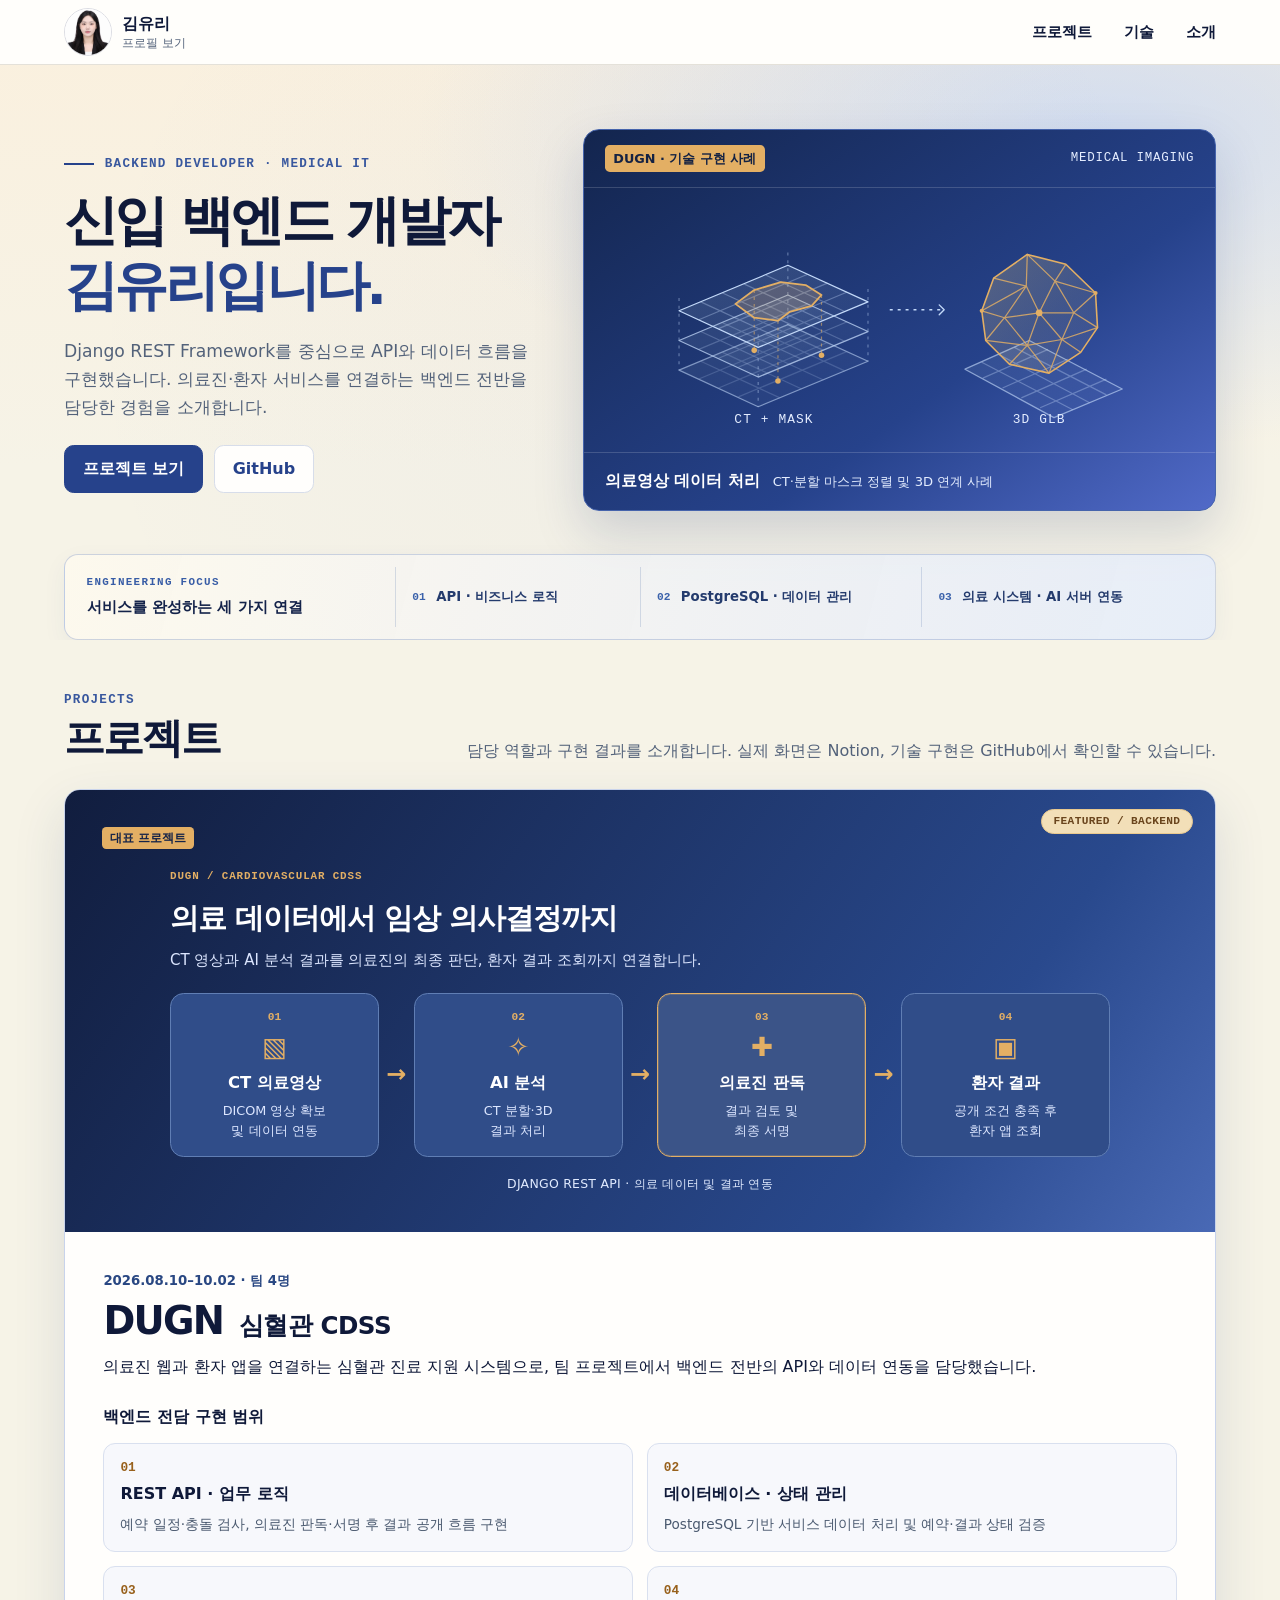
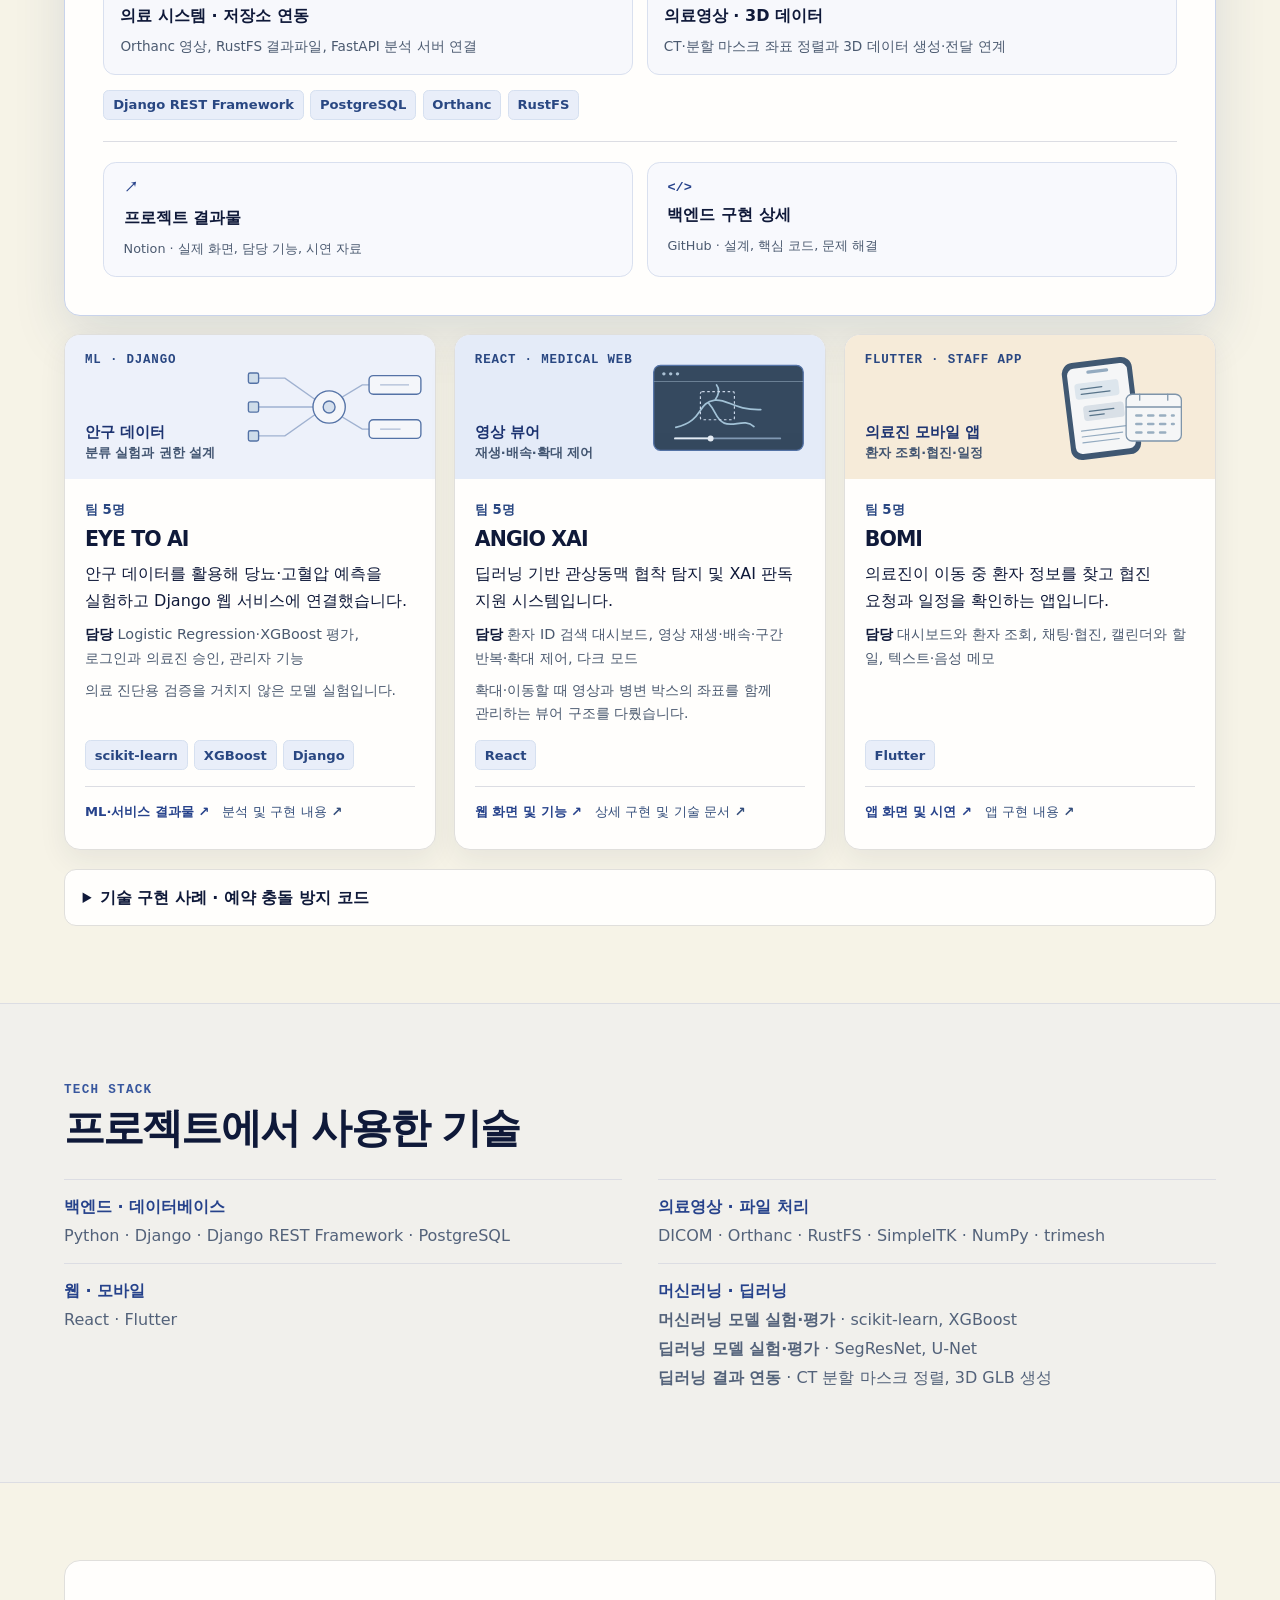
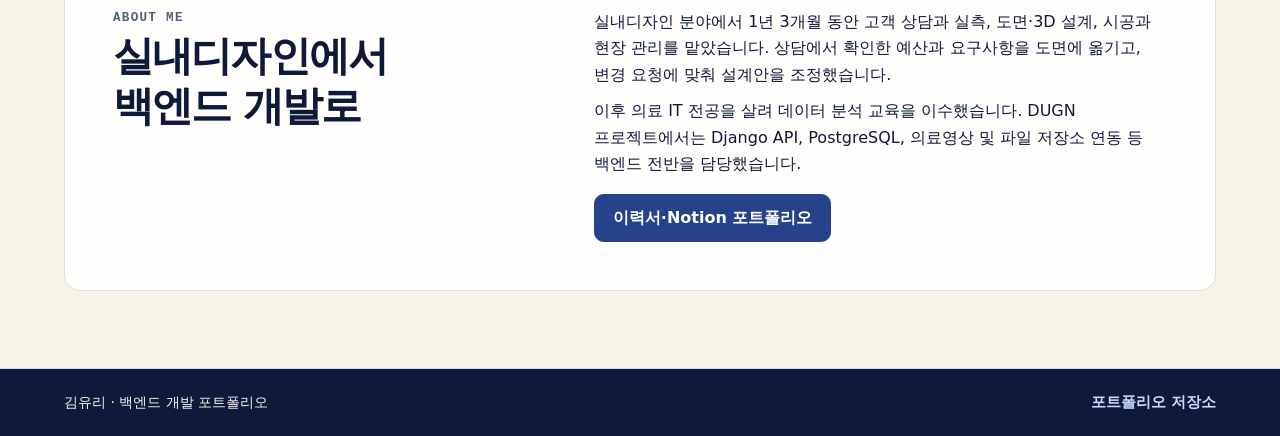
==== commit 167b05e4: "feat: add ANGIO XAI engineering portfolio detail page" ====
--- a/index.html
+++ b/index.html
@@ -1589,7 +1589,7 @@
                   <strong>프로젝트 결과물</strong>
                   <small>Notion · 실제 화면, 담당 기능, 시연 자료</small>
                 </a>
-                <a class="detail-tile" href="https://github.com/Kimyuri420/cdss-portfolio/blob/main/projects/cdss-backend.md" target="_blank" rel="noopener noreferrer">
+                <a class="detail-tile" href="./projects/dugn/index.html">
                   <span class="detail-icon" aria-hidden="true">&lt;/&gt;</span>
                   <strong>백엔드 구현 상세</strong>
                   <small>GitHub · 설계, 핵심 코드, 문제 해결</small>
@@ -1633,7 +1633,7 @@
               </ul>
               <div class="case-links">
                 <a class="text-link" href="https://app.notion.com/p/3f60b387fad8810cbd0bfe8e7f02b650" target="_blank" rel="noopener noreferrer">ML·서비스 결과물 ↗</a>
-                <a class="text-link secondary-link" href="https://github.com/Kimyuri420/cdss-portfolio/blob/main/projects/eye-to-ai.md" target="_blank" rel="noopener noreferrer">분석 및 구현 내용 ↗</a>
+                <a class="text-link secondary-link" href="./projects/eye-to-ai/index.html">분석 및 구현 내용 ↗</a>
               </div>
             </div>
           </div>
@@ -1661,8 +1661,8 @@
           </div>
           <div class="project-body">
             <p class="project-meta">팀 5명</p>
-            <h3 id="viewer-title">관상동맥 판독 지원 웹</h3>
-            <p>의료진이 환자 정보를 확인하고 관상동맥 영상을 검토하는 React 웹입니다.</p>
+            <h3 id="viewer-title">ANGIO XAI</h3>
+            <p>딥러닝 기반 관상동맥 협착 탐지 및 XAI 판독 지원 시스템입니다.</p>
             <p class="project-role">
               <b>담당</b> 환자 ID 검색 대시보드, 영상 재생·배속·구간 반복·확대 제어, 다크 모드
             </p>
@@ -1673,7 +1673,7 @@
               <ul class="chips" aria-label="사용 기술"><li>React</li></ul>
               <div class="case-links">
                 <a class="text-link" href="https://app.notion.com/p/3f60b387fad88166a5fadcc74d35c28f" target="_blank" rel="noopener noreferrer">웹 화면 및 기능 ↗</a>
-                <a class="text-link secondary-link" href="https://github.com/Kimyuri420/cdss-portfolio/blob/main/projects/coronary-web-react.md" target="_blank" rel="noopener noreferrer">영상 뷰어 구현 내용 ↗</a>
+                <a class="text-link secondary-link" href="./projects/react-web/index.html">상세 구현 및 기술 문서 ↗</a>
               </div>
             </div>
           </div>
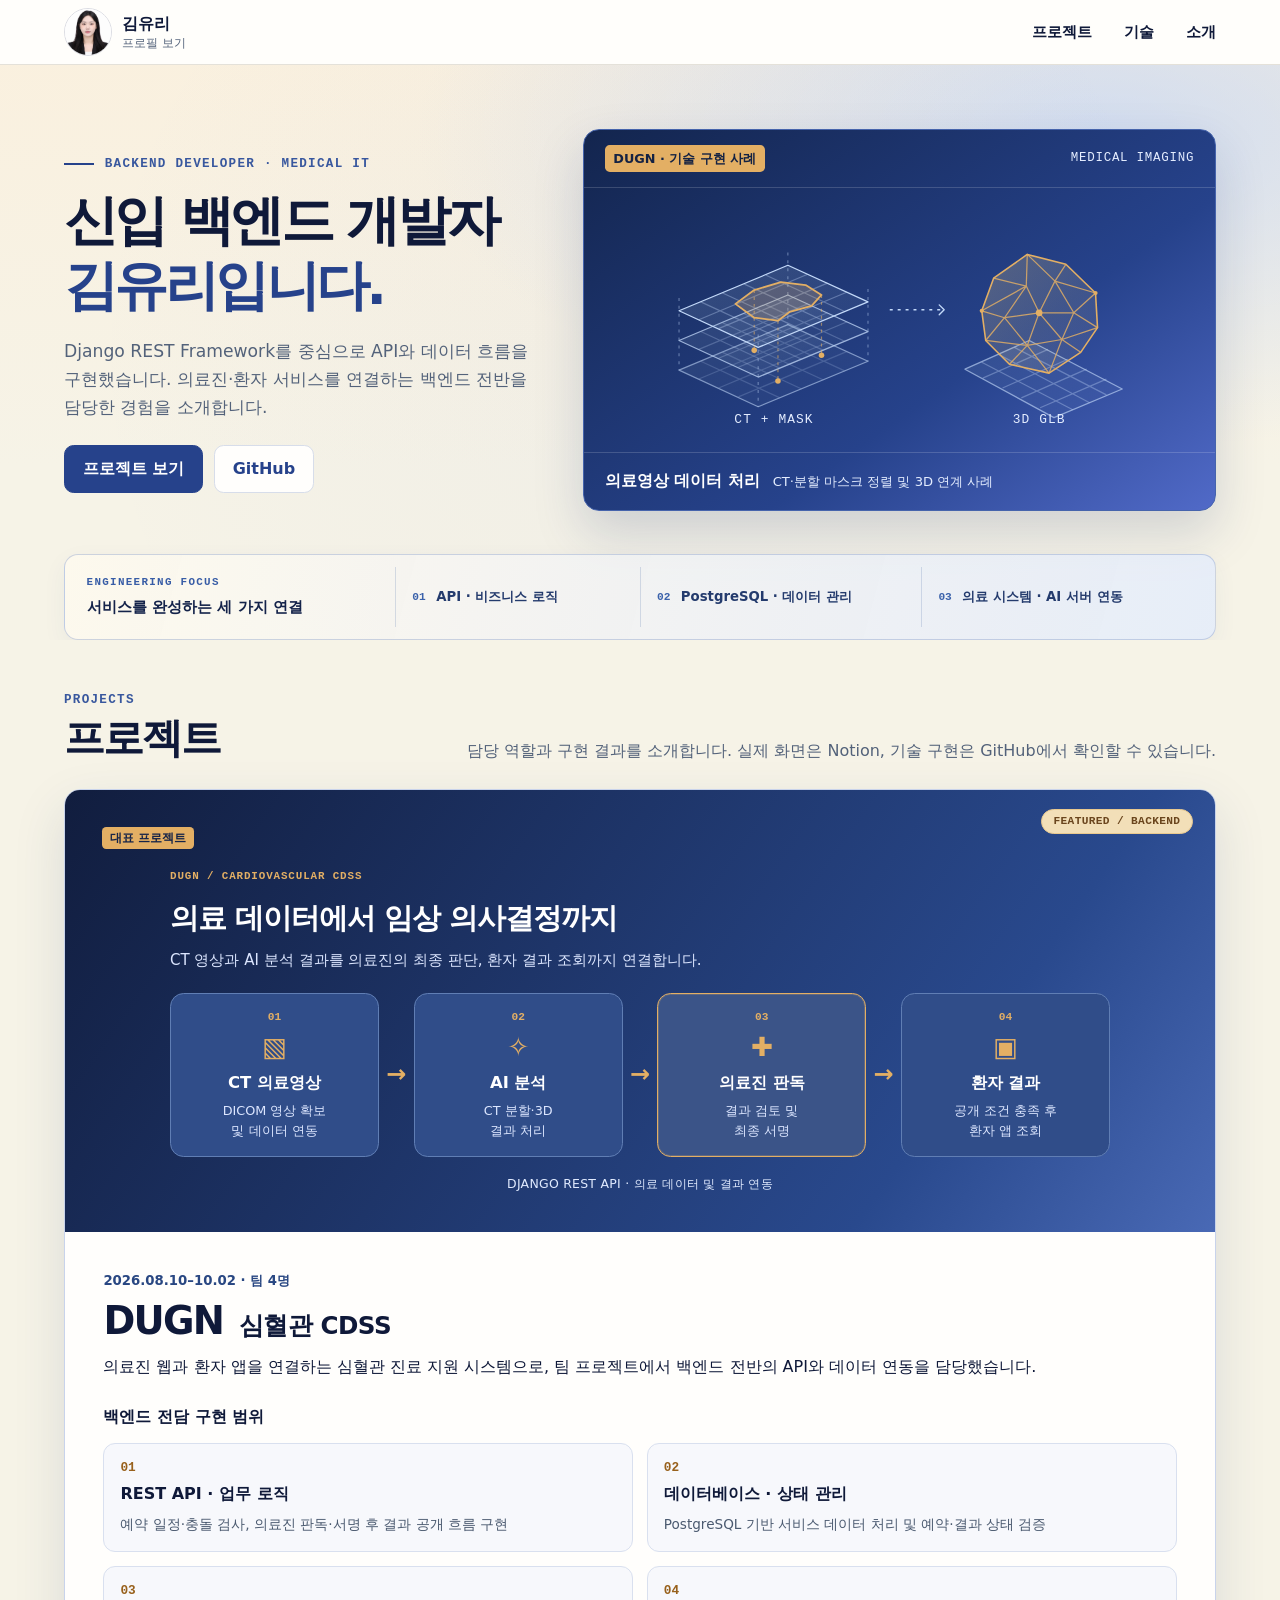
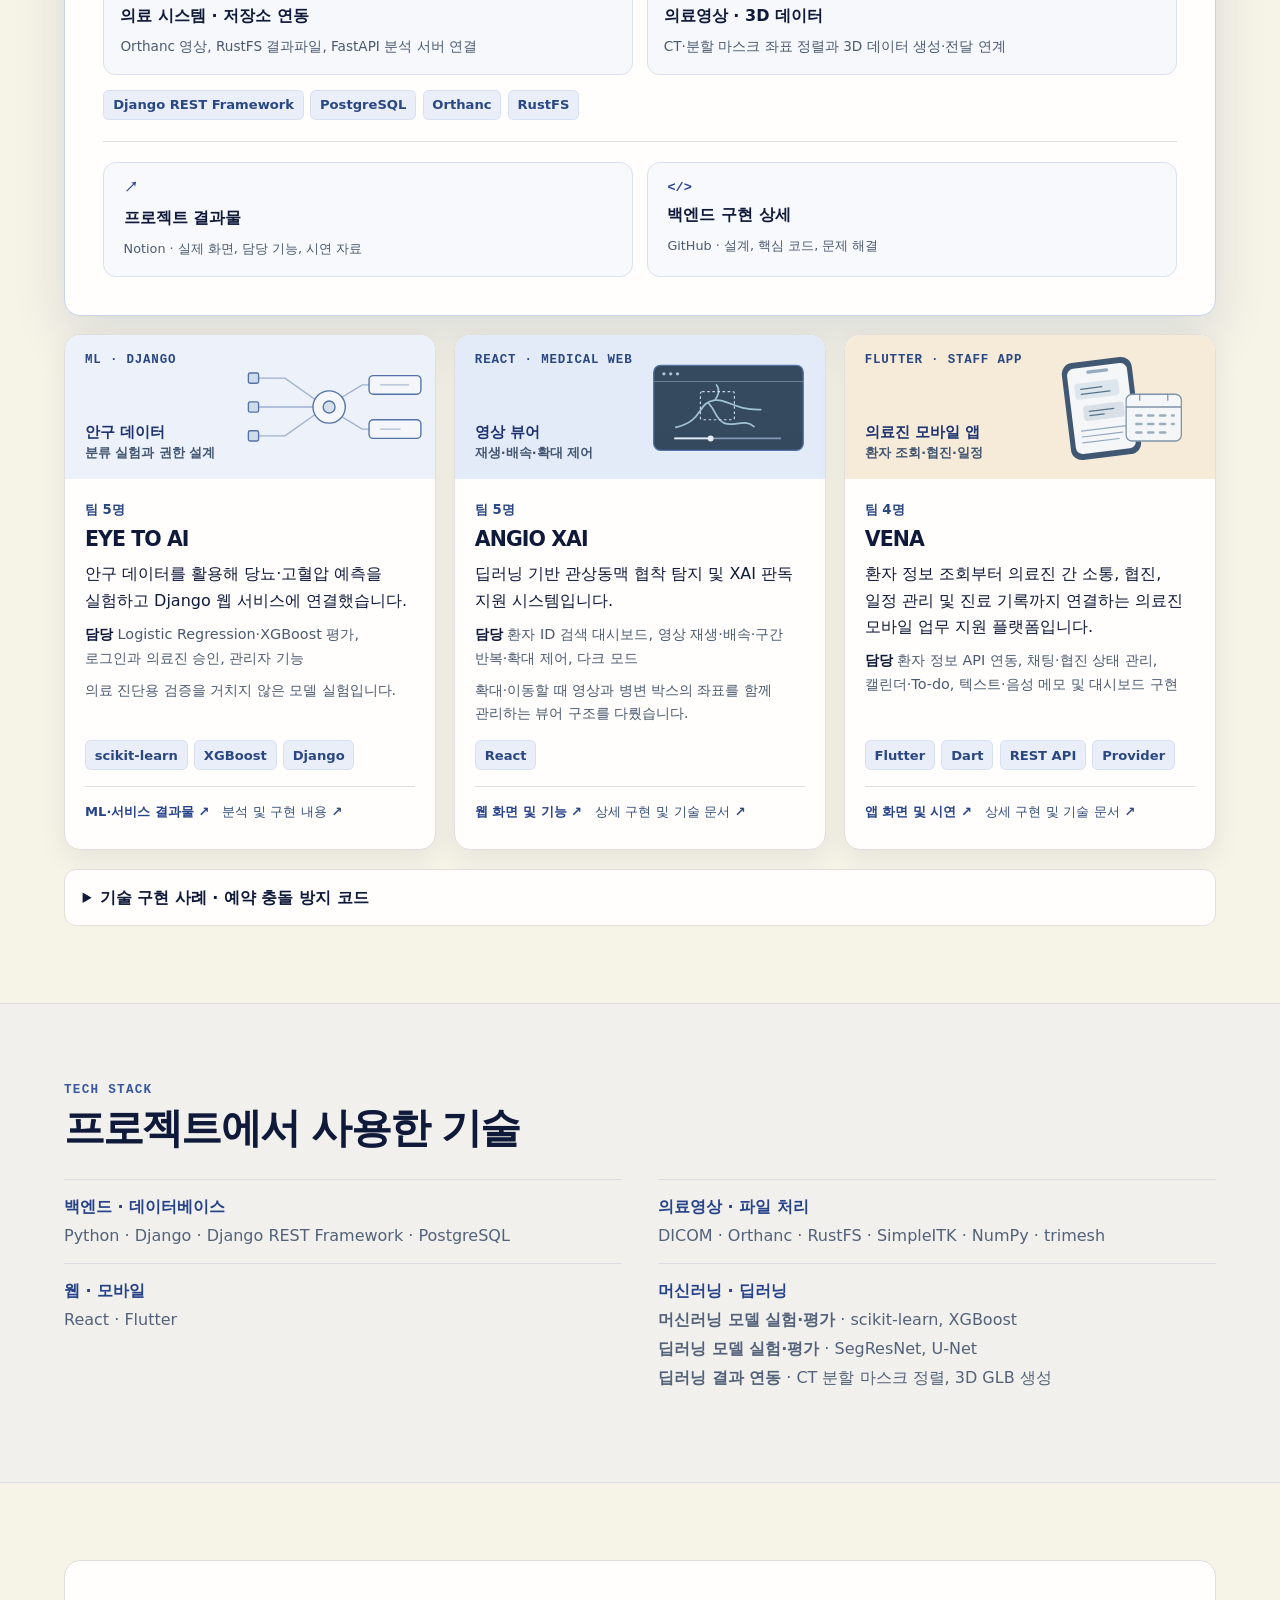
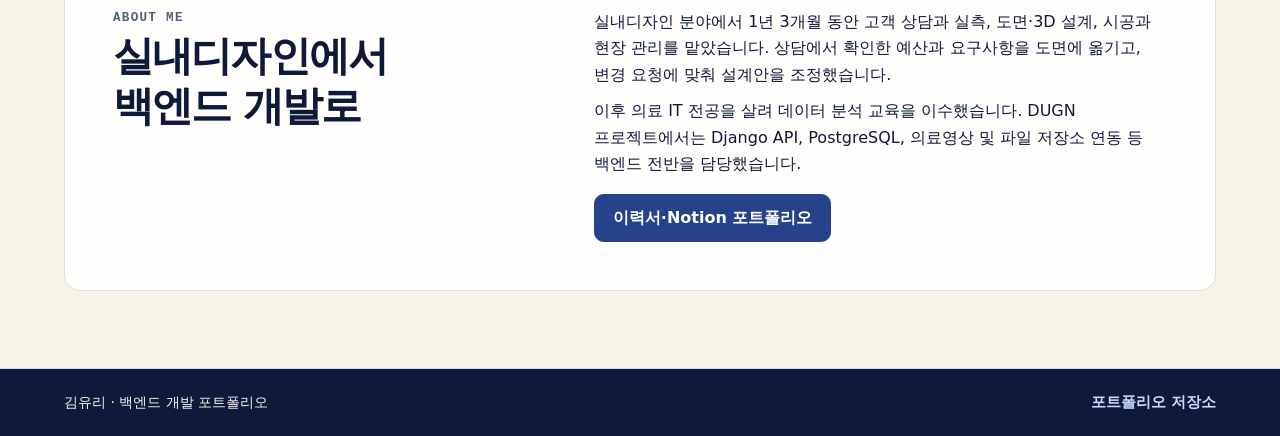
==== commit 96913b17: "feat: add VENA engineering portfolio detail page" ====
--- a/index.html
+++ b/index.html
@@ -1679,7 +1679,7 @@
           </div>
         </article>
 
-        <article class="project" aria-labelledby="bomi-title">
+        <article class="project" aria-labelledby="vena-title">
           <div class="project-art art-mobile">
             <svg class="art-sketch" viewBox="0 0 244 132" aria-hidden="true">
               <g transform="translate(69 10) rotate(-7 44 62)">
@@ -1703,17 +1703,31 @@
             <p class="art-label">의료진 모바일 앱<small>환자 조회·협진·일정</small></p>
           </div>
           <div class="project-body">
-            <p class="project-meta">팀 5명</p>
-            <h3 id="bomi-title">BOMI</h3>
-            <p>의료진이 이동 중 환자 정보를 찾고 협진 요청과 일정을 확인하는 앱입니다.</p>
+            <p class="project-meta">팀 4명</p>
+            <h3 id="vena-title">VENA</h3>
+
+            <p>환자 정보 조회부터 의료진 간 소통, 협진, 일정 관리 및 진료 기록까지 연결하는 의료진 모바일 업무 지원 플랫폼입니다.</p>
+
             <p class="project-role">
-              <b>담당</b> 대시보드와 환자 조회, 채팅·협진, 캘린더와 할 일, 텍스트·음성 메모
+              <b>담당</b> 환자 정보 API 연동, 채팅·협진 상태 관리, 캘린더·To-do, 텍스트·음성 메모 및 대시보드 구현
             </p>
+
             <div class="project-foot">
-              <ul class="chips" aria-label="사용 기술"><li>Flutter</li></ul>
+              <ul class="chips" aria-label="사용 기술">
+                <li>Flutter</li>
+                <li>Dart</li>
+                <li>REST API</li>
+                <li>Provider</li>
+              </ul>
+
               <div class="case-links">
-                <a class="text-link" href="https://app.notion.com/p/3f60b387fad881a6ac01e8f2871eb6a2" target="_blank" rel="noopener noreferrer">앱 화면 및 시연 ↗</a>
-                <a class="text-link secondary-link" href="https://github.com/Kimyuri420/cdss-portfolio/blob/main/projects/macgyver-flutter.md" target="_blank" rel="noopener noreferrer">앱 구현 내용 ↗</a>
+                <a class="text-link"
+                  href="https://app.notion.com/p/3f60b387fad881a6ac01e8f2871eb6a2"
+                  target="_blank"
+                  rel="noopener noreferrer">앱 화면 및 시연 ↗</a>
+
+                <a class="text-link secondary-link"
+                  href="./projects/vena/index.html">상세 구현 및 기술 문서 ↗</a>
               </div>
             </div>
           </div>
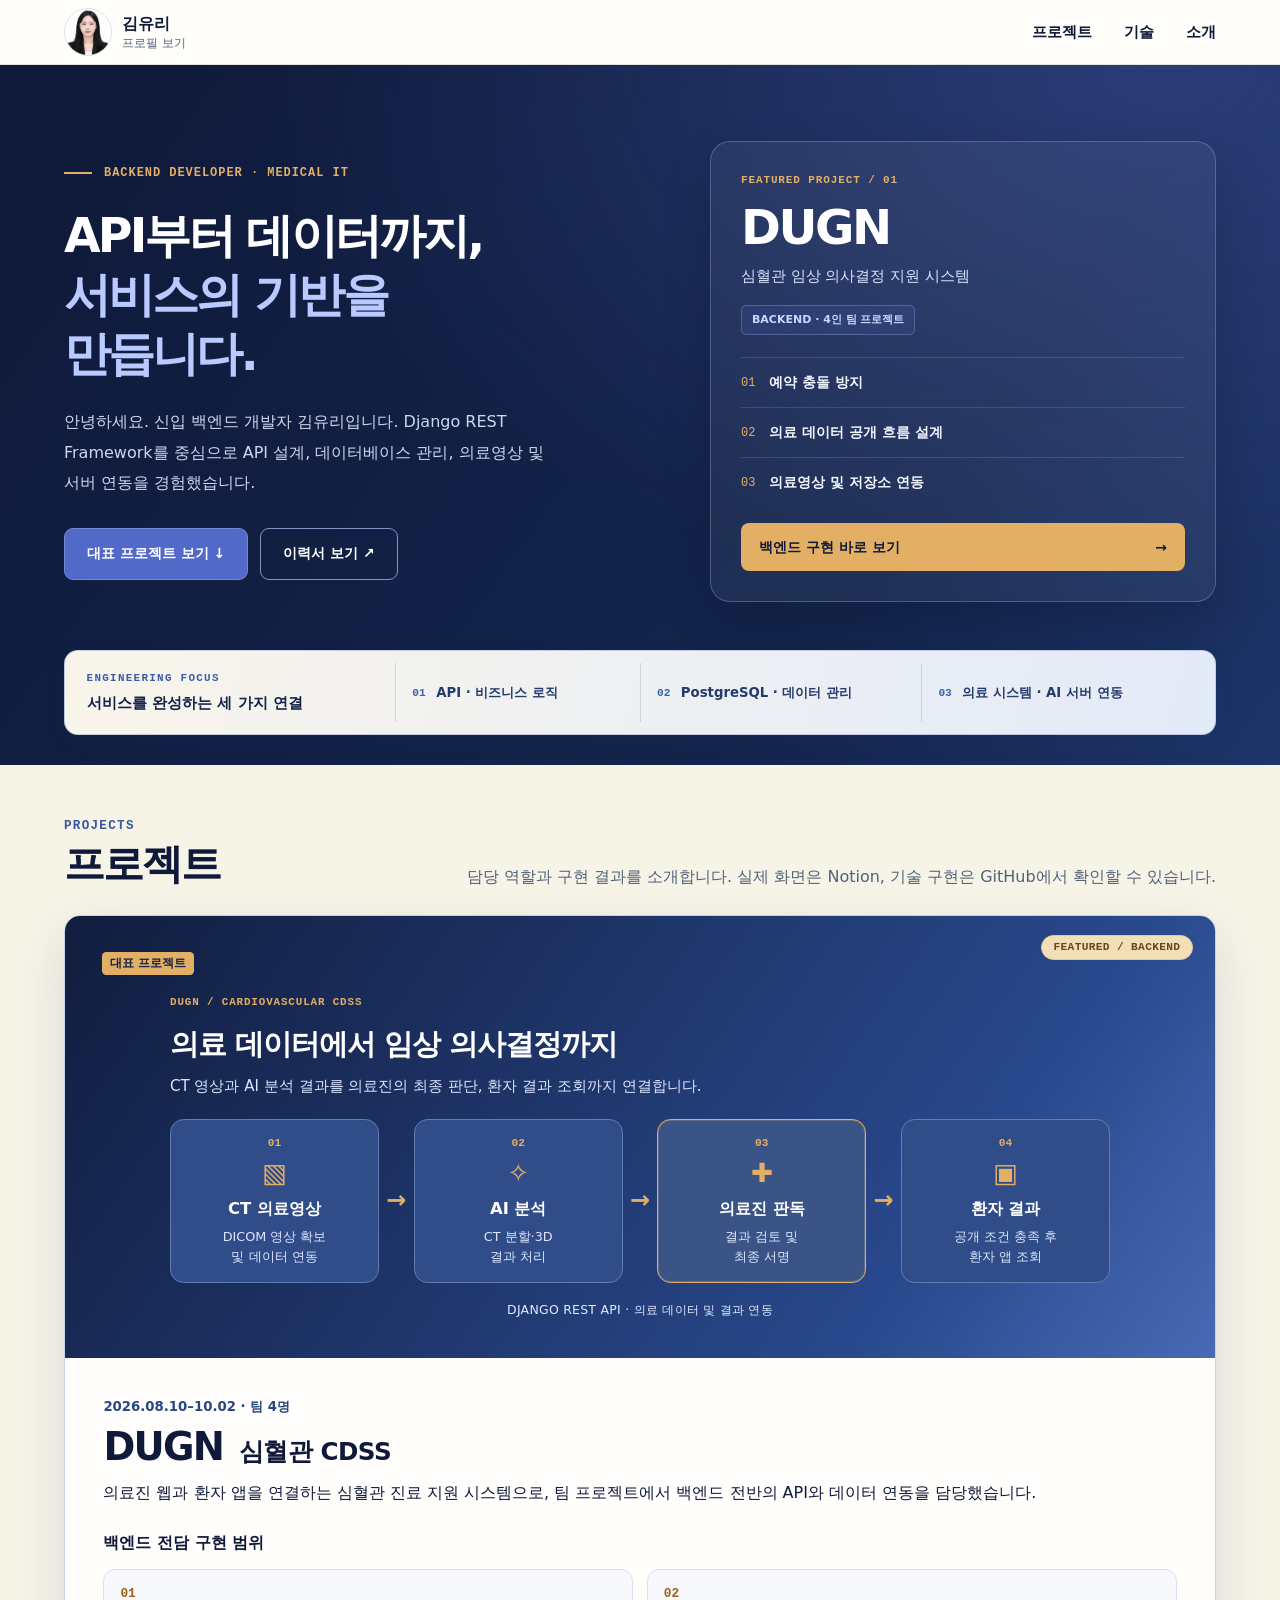
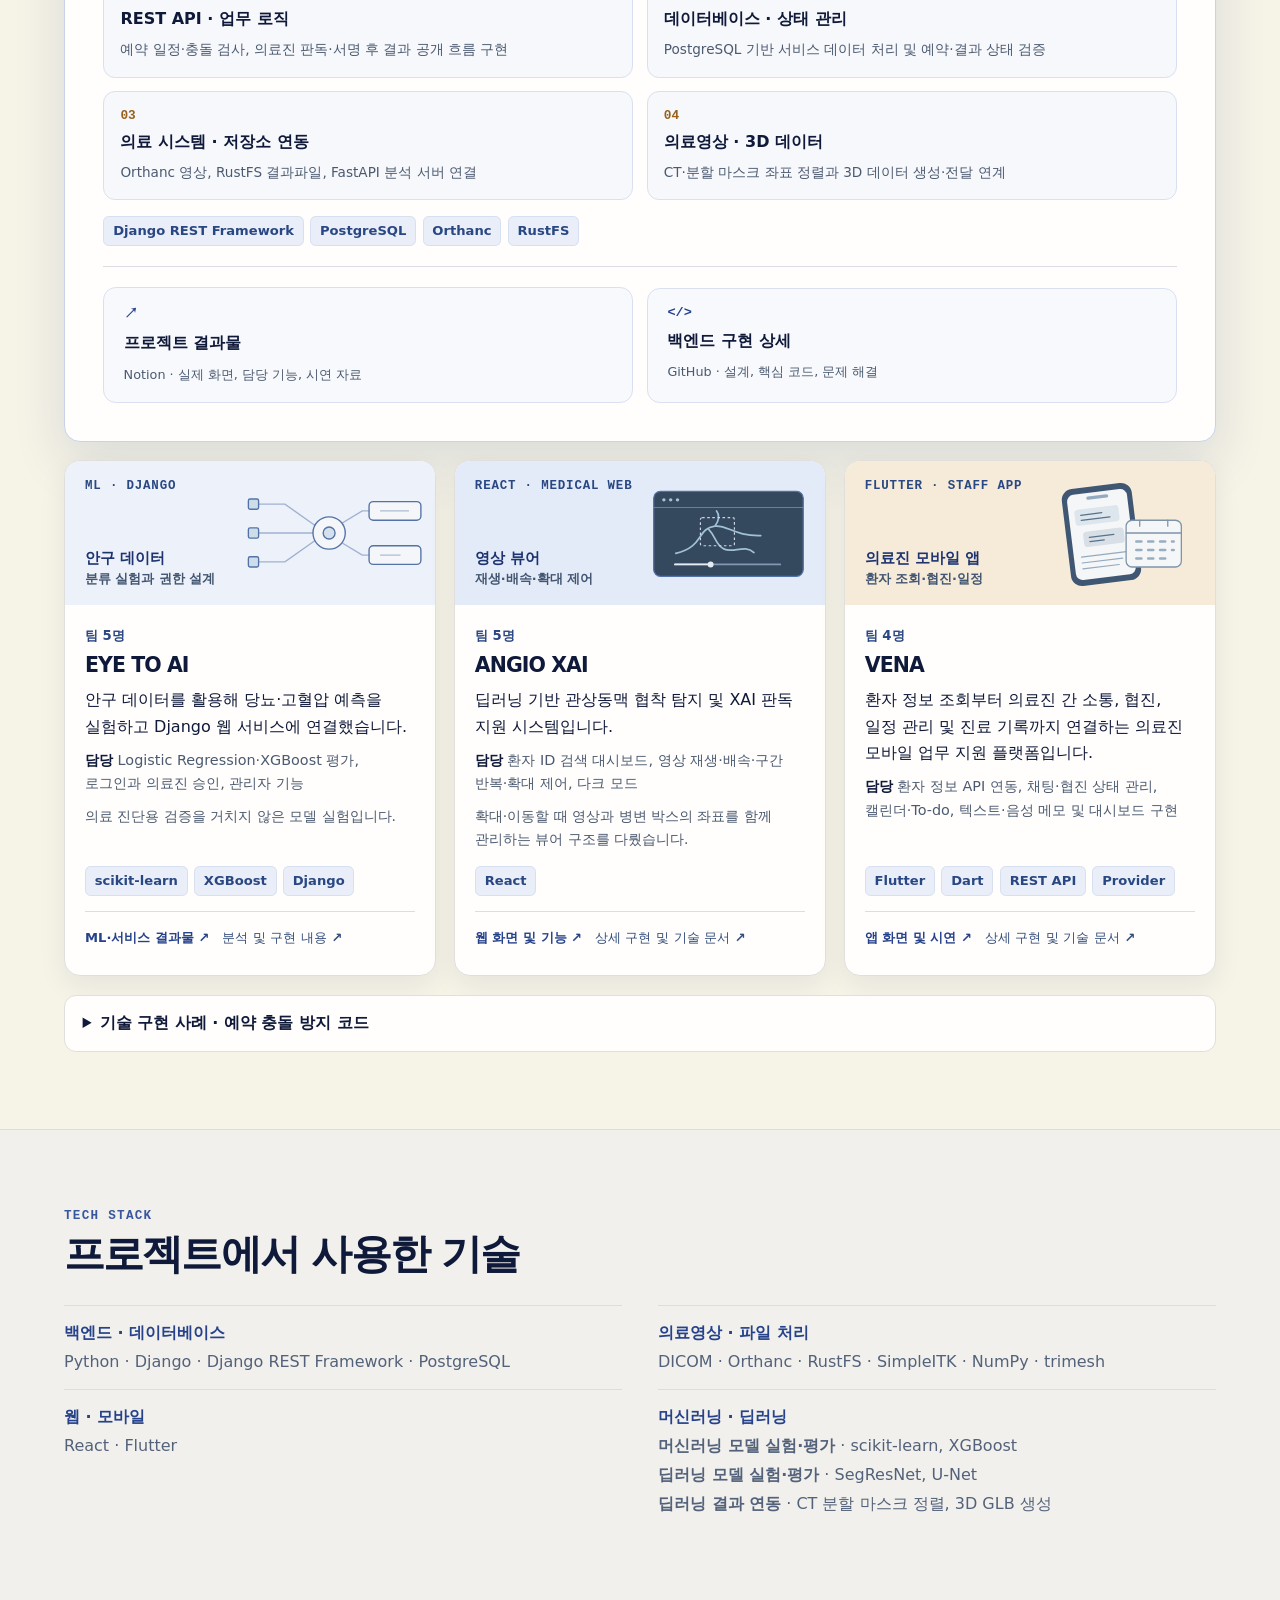
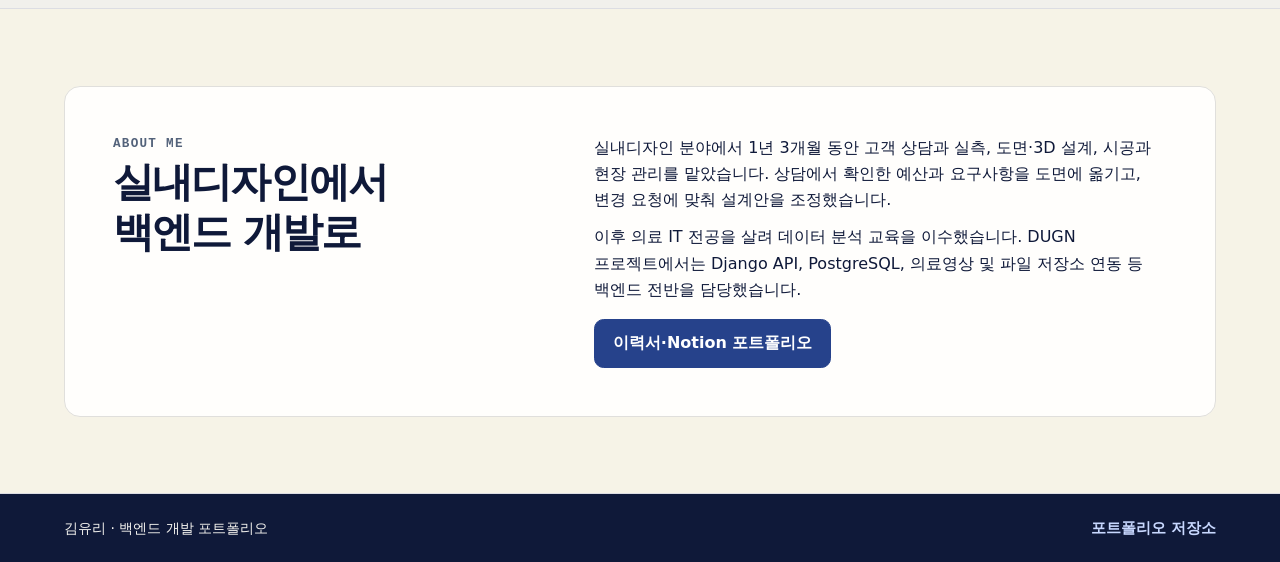
==== commit 4b9983ed: "Redesign portfolio hero section" ====
--- a/index.html
+++ b/index.html
@@ -1408,6 +1408,40 @@
   .plate .plate-svg { padding: 10px 14px; }
 }
 
+
+/* Hero redesign — scoped to the introductory section */
+section.intro { position:relative; background:radial-gradient(ellipse at 90% 0%,rgba(81,106,200,.35),transparent 55%),linear-gradient(125deg,#0F1939,#14254D 70%,#1D356A) !important; padding:0 0 30px; }
+section.intro::before { display:none; }
+.intro-layout { display:grid; grid-template-columns:minmax(0,1.15fr) minmax(0,1fr); align-items:center; gap:clamp(28px,5vw,64px); padding-block:76px 48px; }
+.intro-main,.intro-feature { min-width:0; }
+.intro-kicker { display:flex; align-items:center; gap:12px; margin:0; color:#E3AF64; font:700 12px/1.5 Consolas,monospace; letter-spacing:.08em; }
+.intro-kicker::before { content:""; width:28px; height:2px; background:#E3AF64; flex-shrink:0; }
+.intro-main .intro-title { margin:24px 0 0; color:#fff; font-size:clamp(36px,3.7vw,58px); font-weight:850; line-height:1.25; letter-spacing:-.06em; word-break:keep-all; }
+.intro-title span { display:block; color:#B8CAFF; }
+.intro-description { max-width:490px; margin:24px 0 0; color:#CDD8EF; font-size:16px; line-height:1.9; word-break:keep-all; }
+.intro-actions { display:flex; flex-wrap:wrap; gap:12px; margin-top:30px; }
+.intro-button { display:inline-flex; align-items:center; justify-content:center; min-height:50px; padding:13px 22px; border:1px solid transparent; border-radius:9px; font-size:14px; font-weight:750; text-decoration:none; transition:background .2s ease,transform .2s ease; }
+.intro-primary { color:#fff; background:#516AC8; border-color:#7187D6; }
+.intro-primary:hover { color:#fff; background:#6079D8; transform:translateY(-2px); }
+.intro-secondary { color:#fff; background:transparent; border-color:#8195C4; }
+.intro-secondary:hover { color:#fff; background:rgba(255,255,255,.1); }
+.intro-feature { padding:30px; color:#fff; background:rgba(255,255,255,.055); border:1px solid rgba(184,202,255,.28); border-radius:20px; box-shadow:0 20px 50px rgba(0,0,0,.15); }
+.intro-feature-label { margin:0; color:#E3AF64; font:700 11px/1.5 Consolas,monospace; letter-spacing:.08em; }
+.intro-feature h2 { margin:10px 0 0; color:#fff; font-size:48px; font-weight:850; line-height:1.2; letter-spacing:-.05em; }
+.intro-feature-description { margin:8px 0 0; color:#D9E3FC; font-size:15px; }
+.intro-role { display:inline-block; margin-top:16px; padding:5px 10px; color:#C9D8FF; background:rgba(81,106,200,.16); border:1px solid rgba(184,202,255,.25); border-radius:5px; font-size:11px; font-weight:700; }
+.intro-feature-list { margin-top:22px; }
+.intro-feature-list > div { display:flex; align-items:center; gap:14px; padding:13px 0; border-top:1px solid rgba(255,255,255,.12); }
+.intro-feature-list span { color:#E3AF64; font:12px Consolas,monospace; }
+.intro-feature-list strong { color:#F3F6FF; font-size:14px; font-weight:650; }
+.intro-feature-link { display:flex; align-items:center; justify-content:space-between; gap:12px; min-height:48px; margin-top:16px; padding:12px 18px; color:#0F1939; background:#E3AF64; border-radius:8px; font-size:14px; font-weight:800; text-decoration:none; transition:background .2s ease; }
+.intro-feature-link:hover { color:#0F1939; background:#F0C787; }
+.intro-button:focus-visible,.intro-feature-link:focus-visible { outline:3px solid #fff; outline-offset:4px; }
+section.intro .hero-skill-ribbon { margin-top:0; background:linear-gradient(105deg,#F9F5EB,#E3EAF8); }
+@media(max-width:900px) { .intro-layout { grid-template-columns:1fr; gap:32px; padding-block:48px 32px; } .intro-main .intro-title { font-size:clamp(34px,6vw,52px); } .intro-feature { padding:26px; } }
+@media(max-width:600px) { .intro-layout { padding-block:36px 28px; } .intro-kicker { font-size:10px; } .intro-main .intro-title { font-size:clamp(30px,7.5vw,42px); } .intro-description { font-size:14px; } .intro-actions { display:grid; grid-template-columns:1fr; } .intro-feature { padding:22px; } .intro-feature h2 { font-size:38px; } }
+@media(prefers-reduced-motion:reduce) { .intro-button,.intro-feature-link { transition:none; } .intro-primary:hover { transform:none; } }
+
 </style>
 </head>
 
@@ -1436,92 +1470,28 @@
 
   <main id="main">
     <section class="intro" aria-labelledby="hero-title">
-      <div class="wrap hero">
-        <div>
-          <p class="overline">BACKEND DEVELOPER · MEDICAL IT</p>
-          <h1 id="hero-title">신입 백엔드 개발자<span class="name">김유리입니다.</span></h1>
-          <p class="intro-copy">
-            Django REST Framework를 중심으로 API와 데이터 흐름을 구현했습니다.
-            의료진·환자 서비스를 연결하는 백엔드 전반을 담당한 경험을 소개합니다.
-          </p>
-          <div class="actions">
-            <a class="btn primary" href="#projects">프로젝트 보기</a>
-            <a class="btn" href="https://github.com/Kimyuri420">GitHub</a>
+      <div class="wrap intro-layout">
+        <div class="intro-main">
+          <p class="intro-kicker">BACKEND DEVELOPER · MEDICAL IT</p>
+          <h1 id="hero-title" class="intro-title">API부터 데이터까지,<span>서비스의 기반을<br>만듭니다.</span></h1>
+          <p class="intro-description">안녕하세요. 신입 백엔드 개발자 김유리입니다. Django REST Framework를 중심으로 API 설계, 데이터베이스 관리, 의료영상 및 서버 연동을 경험했습니다.</p>
+          <div class="intro-actions">
+            <a class="intro-button intro-primary" href="#projects">대표 프로젝트 보기 ↓</a>
+            <a class="intro-button intro-secondary" href="https://app.notion.com/p/3f70b387fad880f3942ffb8cb4d343b5" target="_blank" rel="noopener noreferrer">이력서 보기 ↗</a>
           </div>
         </div>
-
-        <figure class="plate">
-          <div class="plate-head">
-            <span class="plate-tag">DUGN · 기술 구현 사례</span>
-            <span class="plate-meta">MEDICAL IMAGING</span>
+        <aside class="intro-feature" aria-label="대표 프로젝트 DUGN">
+          <p class="intro-feature-label">FEATURED PROJECT / 01</p>
+          <h2>DUGN</h2>
+          <p class="intro-feature-description">심혈관 임상 의사결정 지원 시스템</p>
+          <span class="intro-role">BACKEND · 4인 팀 프로젝트</span>
+          <div class="intro-feature-list">
+            <div><span>01</span><strong>예약 충돌 방지</strong></div>
+            <div><span>02</span><strong>의료 데이터 공개 흐름 설계</strong></div>
+            <div><span>03</span><strong>의료영상 및 저장소 연동</strong></div>
           </div>
-          <svg class="plate-svg" viewBox="-28 -4 576 244" role="img"
-            aria-labelledby="coord-title coord-desc" xmlns="http://www.w3.org/2000/svg">
-            <title id="coord-title">CT와 분할 마스크 정렬 과정</title>
-            <desc id="coord-desc">
-              분할 마스크를 CT 기준 격자에 정렬하고, 물리 좌표를 반영해 3D 파일을 만드는 과정을
-              도식으로 표현했습니다.
-            </desc>
-            <defs>
-              <linearGradient id="coord-face" x1="0" x2="1" y1="0" y2="1">
-                <stop offset="0" stop-color="#AEC7DC" stop-opacity=".19" />
-                <stop offset="1" stop-color="#AEC7DC" stop-opacity=".035" />
-              </linearGradient>
-              <linearGradient id="mesh-face" x1="0" x2="1" y1="0" y2="1">
-                <stop offset="0" stop-color="#F3D78D" stop-opacity=".25" />
-                <stop offset="1" stop-color="#F3D78D" stop-opacity=".04" />
-              </linearGradient>
-              <g id="coord-plane">
-                <path d="M0 69 110 23 191 60 80 106Z" fill="url(#coord-face)" stroke="var(--wire)" />
-                <path d="M22 60 102 97m-58-46 80 37m-58-46 80 37m-58-46 80 37M20 78l110-46M40 87l110-46M60 96l110-46"
-                  fill="none" stroke="var(--wire)" opacity=".34" />
-              </g>
-            </defs>
-
-            <g transform="translate(37 26)" stroke-width="1.2" stroke-linejoin="round">
-              <use href="#coord-plane" transform="translate(0 73)" opacity=".59" />
-              <use href="#coord-plane" transform="translate(0 43)" opacity=".76" />
-              <path d="M0 69v73M80 106v73M110 23v73M191 60v73"
-                stroke="var(--wire)" stroke-dasharray="3 5" opacity=".41" />
-              <use href="#coord-plane" transform="translate(0 13)" />
-              <path d="m57 75 19-14 27-8 25 3 16 10-10 11-22 6-12 9-24-3Z"
-                fill="var(--butter)" fill-opacity=".22" stroke="var(--butter)" stroke-width="1.8" />
-              <path d="M76 61v61m68-56v61m-44-35v61"
-                fill="none" stroke="var(--butter)" stroke-dasharray="3 4" opacity=".59" />
-              <circle cx="76" cy="122" r="2.8" fill="var(--butter)" />
-              <circle cx="144" cy="127" r="2.8" fill="var(--butter)" />
-              <circle cx="100" cy="153" r="2.8" fill="var(--butter)" />
-            </g>
-
-            <g fill="none" stroke="var(--wire)" stroke-width="1.4">
-              <path d="M250 107h55" stroke-dasharray="3 5" />
-              <path d="m300 102 5 5-5 5" stroke-linecap="round" stroke-linejoin="round" />
-            </g>
-
-            <g transform="translate(326 32)" fill="none" stroke="var(--wire)"
-              stroke-width="1.25" stroke-linejoin="round">
-              <path d="m0 135 65-29 94 49-69 29Z" fill="url(#coord-face)" opacity=".65" />
-              <path d="m18 144 66-29m-46 39 66-29m-47 39 66-29m-47 39 67-29M17 128l92 48M34 120l92 49M50 113l93 48"
-                opacity=".34" />
-              <path d="M17 76 29 43 63 19 102 29 132 58 134 93 117 118 85 139 45 130 21 106Z"
-                fill="url(#mesh-face)" stroke="var(--butter)" stroke-width="1.6" />
-              <path d="m29 43 33 8 1-32 28 27 11-17m-11 17 41 12-22 20 24 15-36 12 19 13m-19-13-13 34-22-28-18 19m18-19-42-5 19-23-23-7 45-25-22 32 23 28 12-33-35 5m22-32 13 27 16-32 19 32-35 0 23 27-35 6m35-6 12-27"
-                stroke="var(--butter)" opacity=".83" />
-              <circle cx="75" cy="78" r="3.4" fill="var(--butter)" stroke="none" />
-              <circle cx="17" cy="76" r="2.1" fill="var(--butter)" stroke="none" />
-              <circle cx="132" cy="58" r="2.1" fill="var(--butter)" stroke="none" />
-            </g>
-
-            <g fill="var(--lit)" font-family="ui-monospace, Consolas, monospace" font-size="13" letter-spacing="1.1">
-              <text x="133" y="221" text-anchor="middle">CT + MASK</text>
-              <text x="401" y="221" text-anchor="middle">3D GLB</text>
-            </g>
-          </svg>
-          <figcaption class="plate-foot">
-            <strong>의료영상 데이터 처리</strong>
-            <span>CT·분할 마스크 정렬 및 3D 연계 사례</span>
-          </figcaption>
-        </figure>
+          <a class="intro-feature-link" href="./projects/dugn/index.html">백엔드 구현 바로 보기 <span>→</span></a>
+        </aside>
       </div>
       <div class="wrap hero-skill-ribbon" aria-label="백엔드 개발 핵심 역량">
         <div class="ribbon-intro">
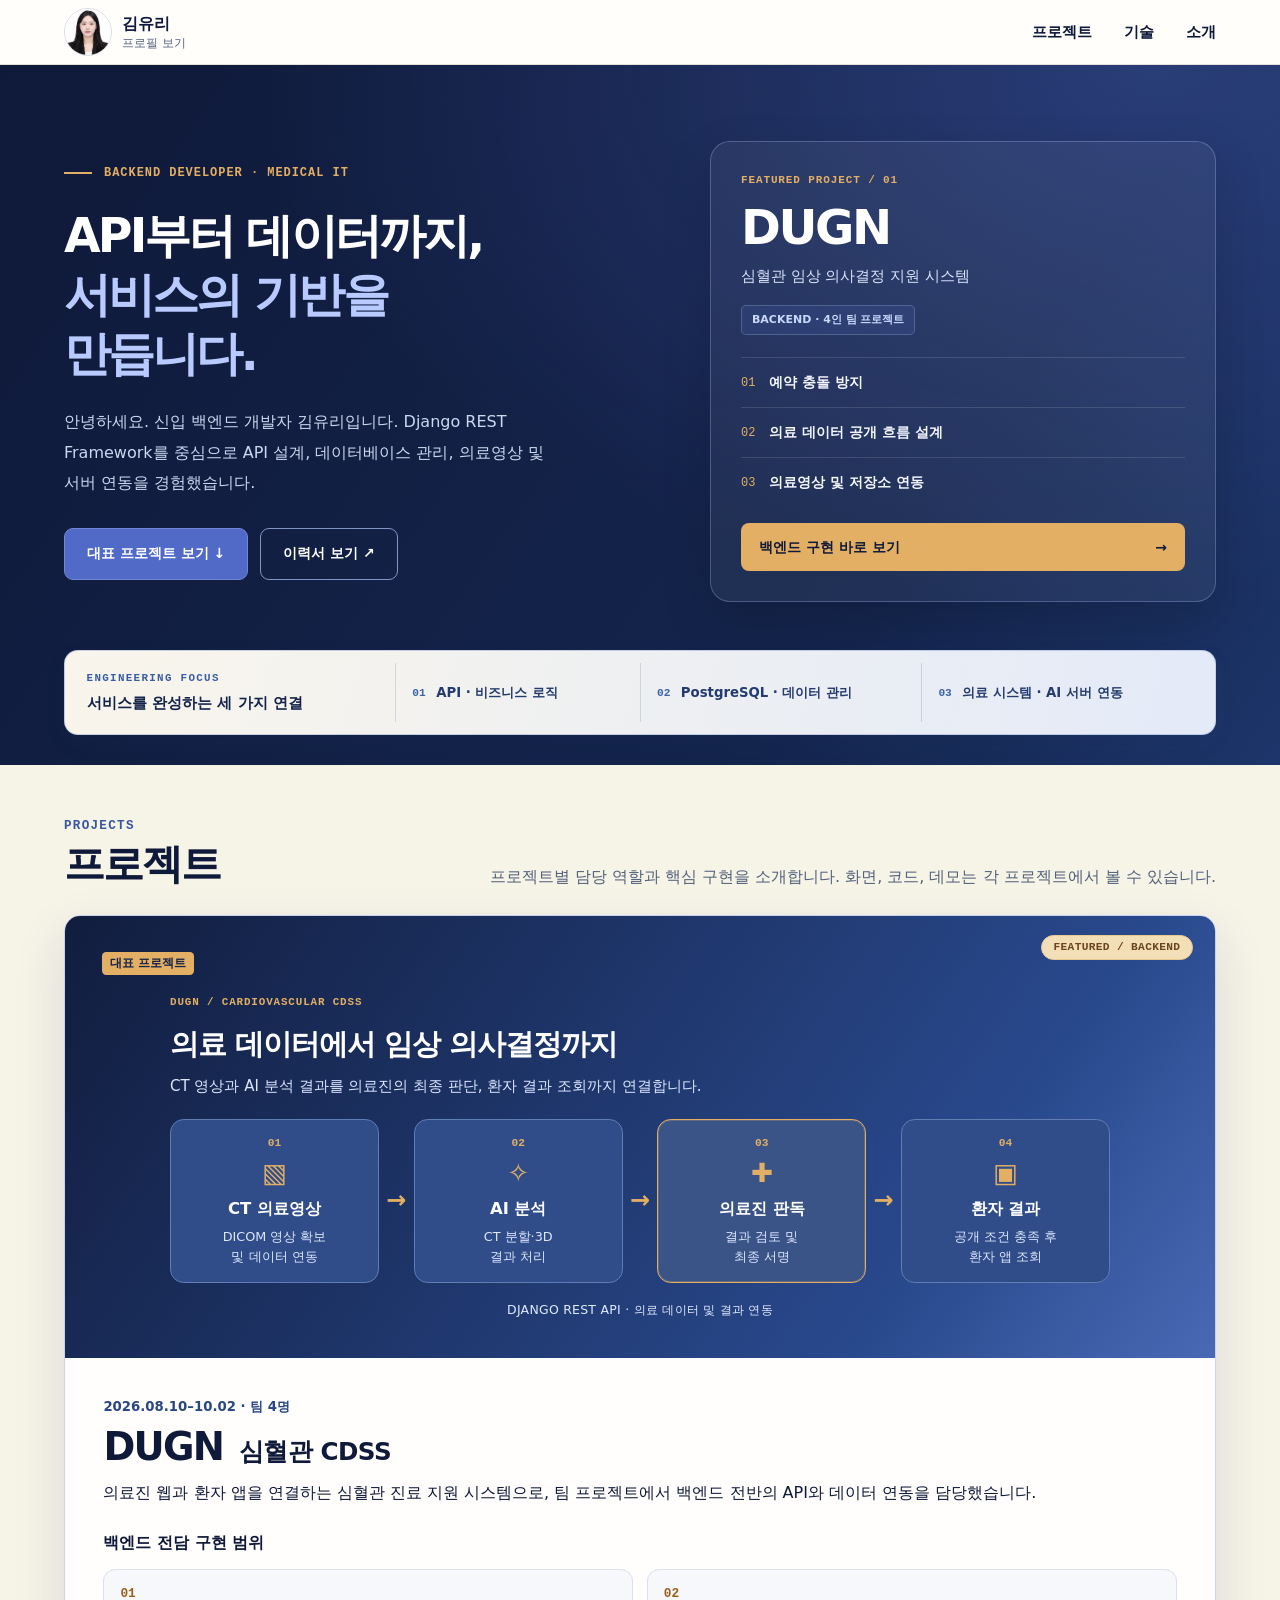
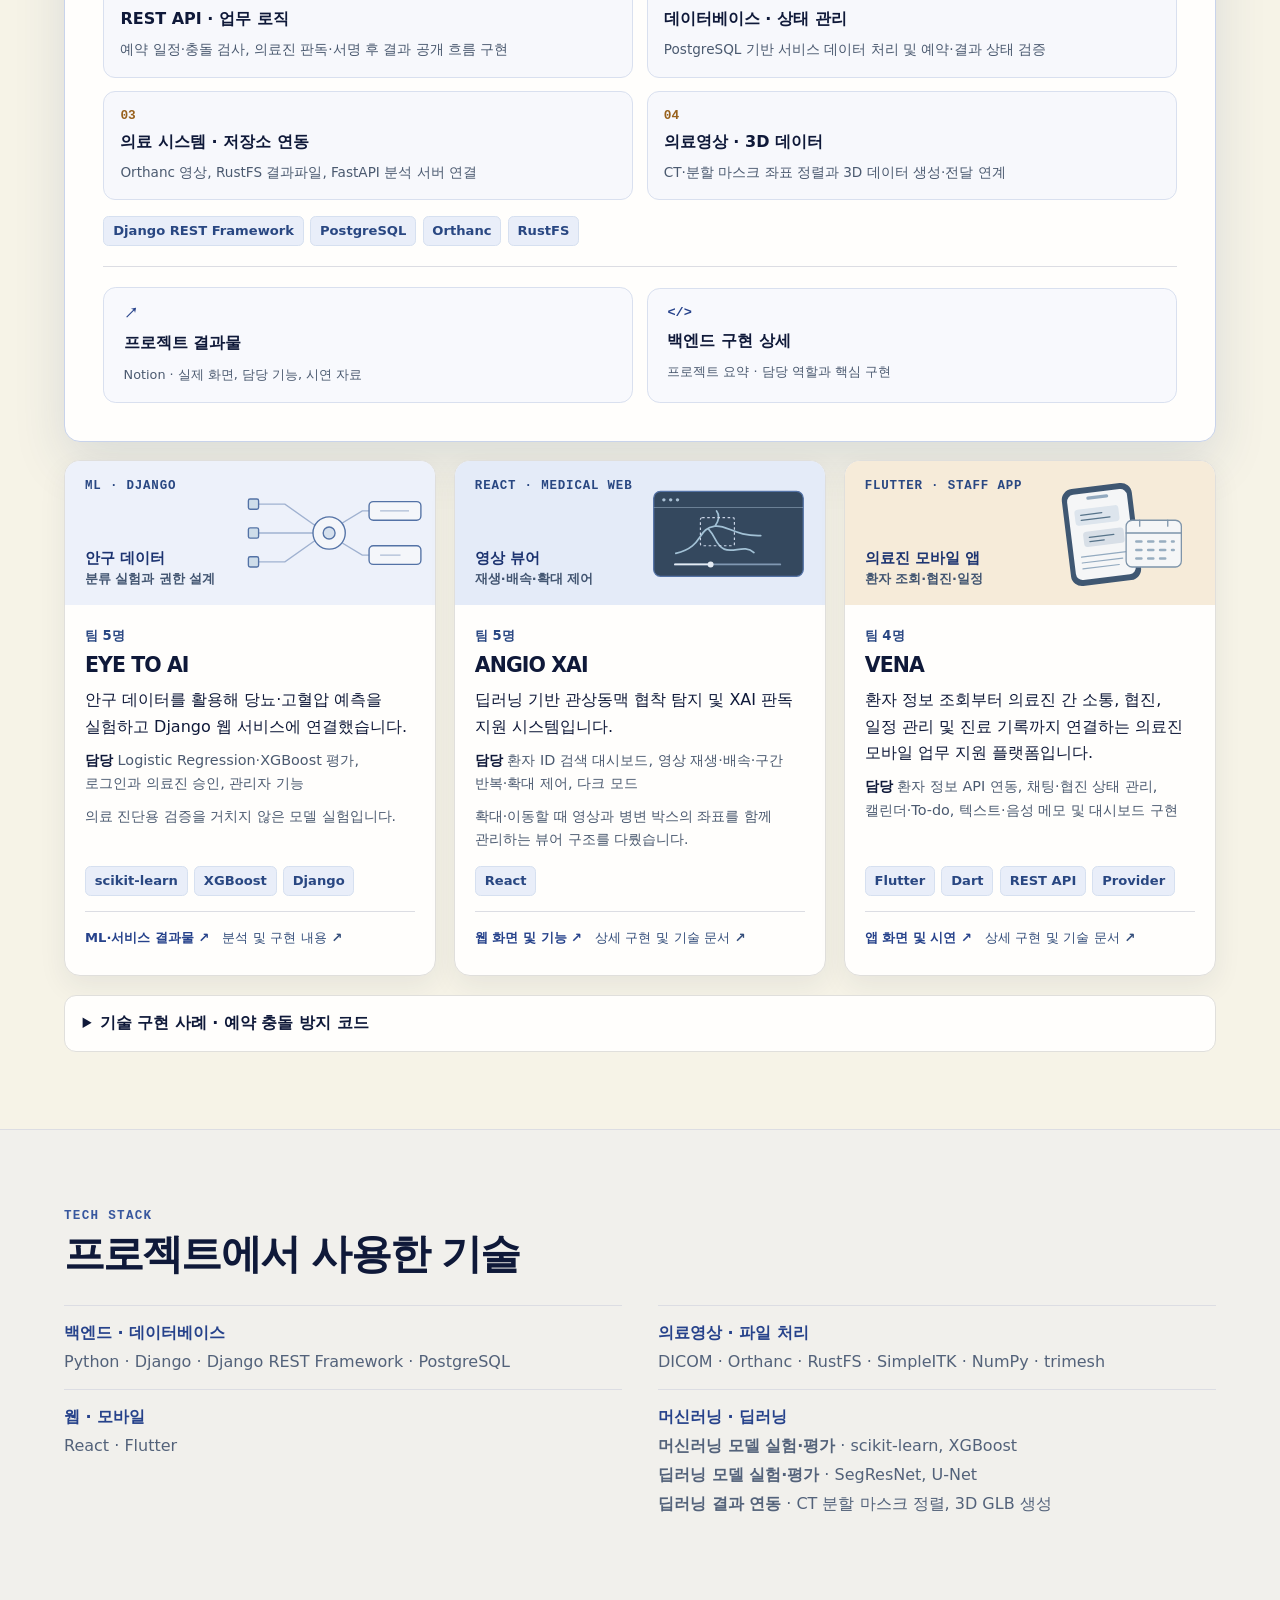
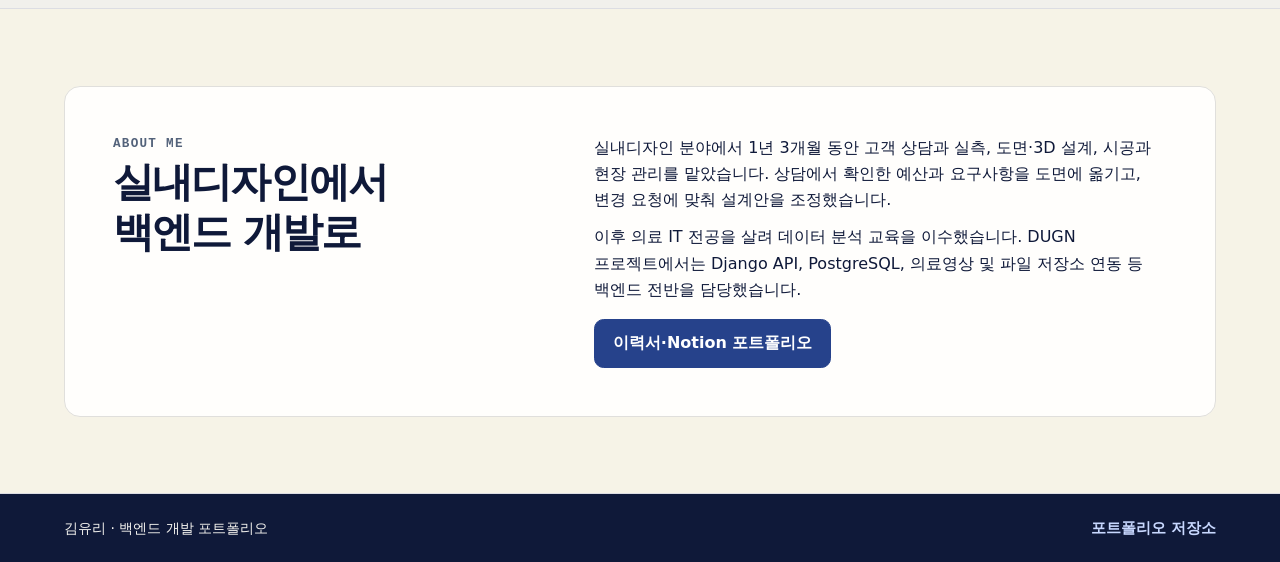
==== commit 97a72f00: "Simplify portfolio project pages" ====
--- a/index.html
+++ b/index.html
@@ -5,7 +5,7 @@
   <meta name="viewport" content="width=device-width, initial-scale=1">
   <meta name="theme-color" content="#F6F3E7">
   <meta name="description" content="백엔드 개발자 김유리의 포트폴리오. DUGN 의료 서비스 백엔드 전담 경험과 API, 데이터베이스, 의료영상·저장소 연동, 그리고 ML·웹·모바일 프로젝트를 소개합니다.">
-  <title>김유리 | C Sapphire Cream Refined 포트폴리오</title>
+  <title>김유리 | 개발 포트폴리오</title>
 
   <style>
     /* 1. 색상과 기본 스타일 */
@@ -1510,7 +1510,7 @@
           <p class="overline">PROJECTS</p>
           <h2 id="projects-title">프로젝트</h2>
         </div>
-        <p>담당 역할과 구현 결과를 소개합니다. 실제 화면은 Notion, 기술 구현은 GitHub에서 확인할 수 있습니다.</p>
+        <p>프로젝트별 담당 역할과 핵심 구현을 소개합니다. 화면, 코드, 데모는 각 프로젝트에서 볼 수 있습니다.</p>
       </div>
 
       <div class="project-grid">
@@ -1562,7 +1562,7 @@
                 <a class="detail-tile" href="./projects/dugn/index.html">
                   <span class="detail-icon" aria-hidden="true">&lt;/&gt;</span>
                   <strong>백엔드 구현 상세</strong>
-                  <small>GitHub · 설계, 핵심 코드, 문제 해결</small>
+                  <small>프로젝트 요약 · 담당 역할과 핵심 구현</small>
                 </a>
               </div>
             </div>
@@ -1846,4 +1846,4 @@
     }
     </script>
 </body>
-</html>+</html>
